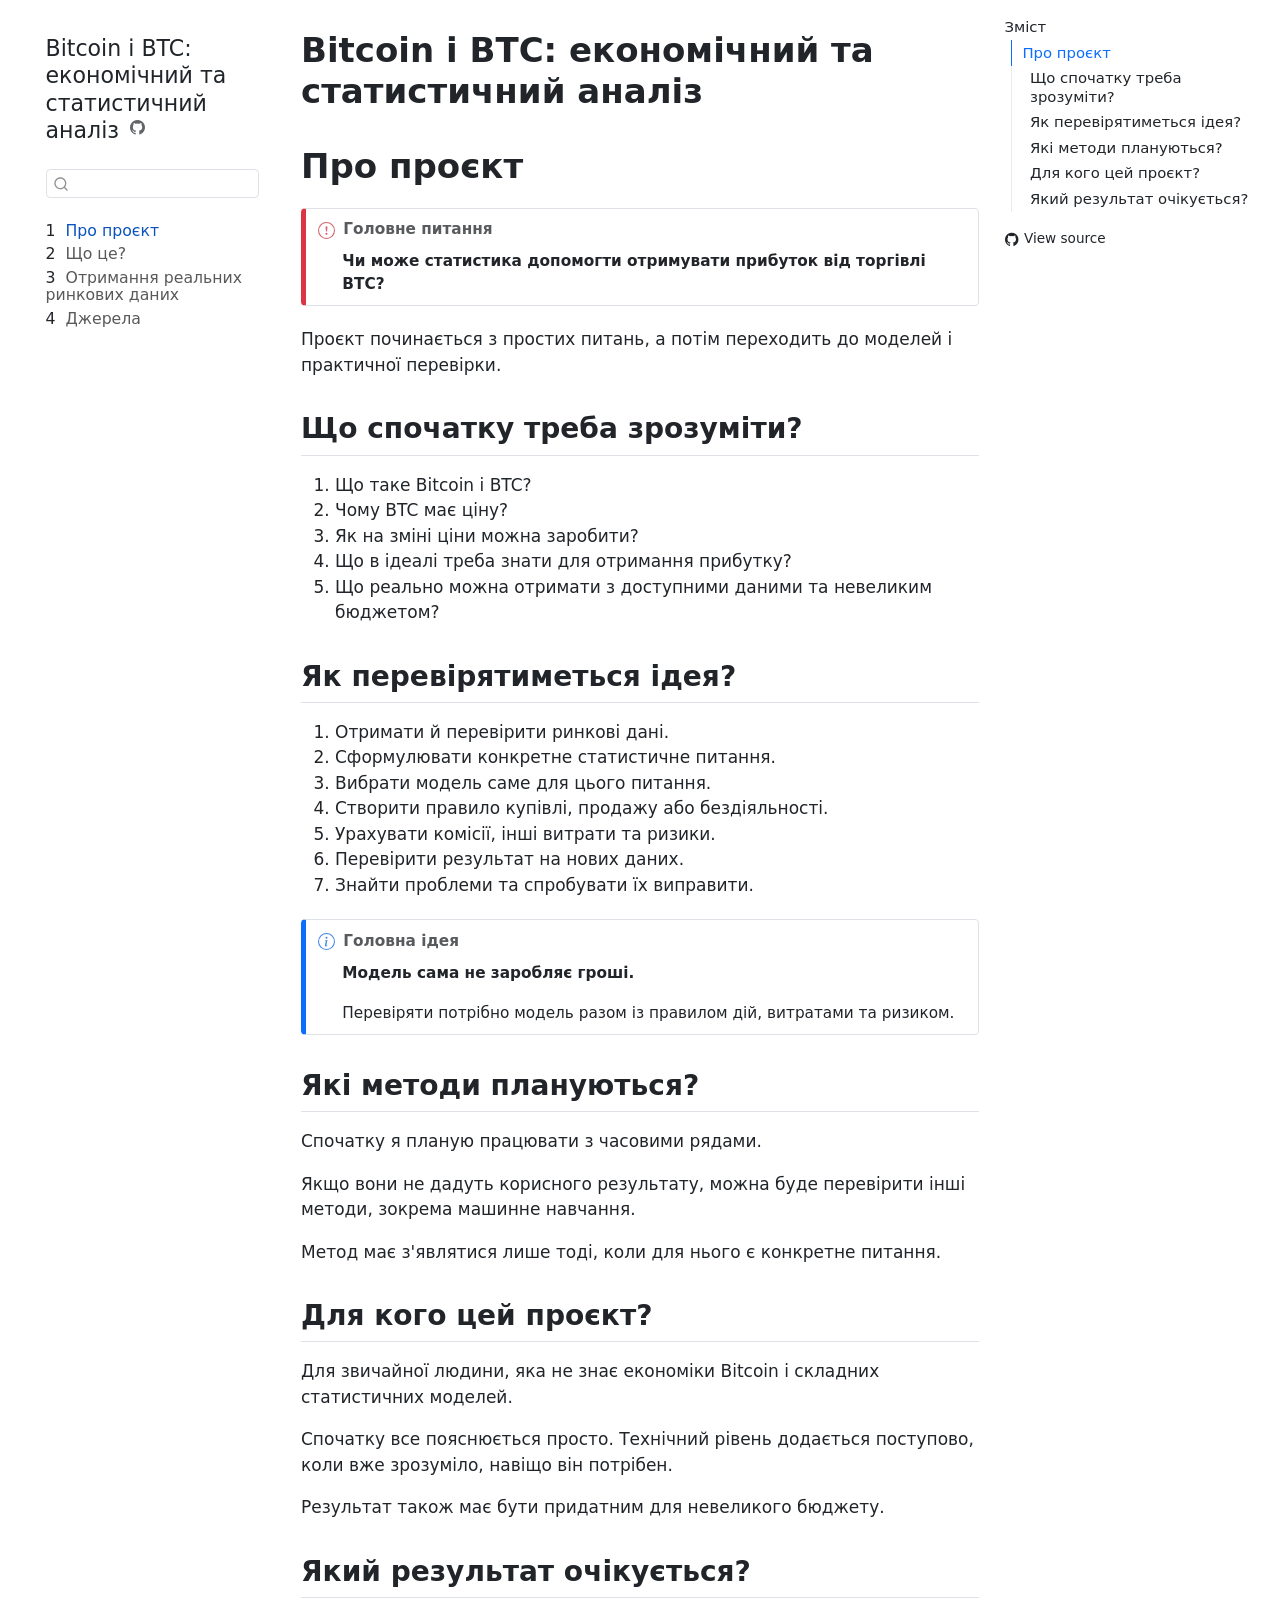
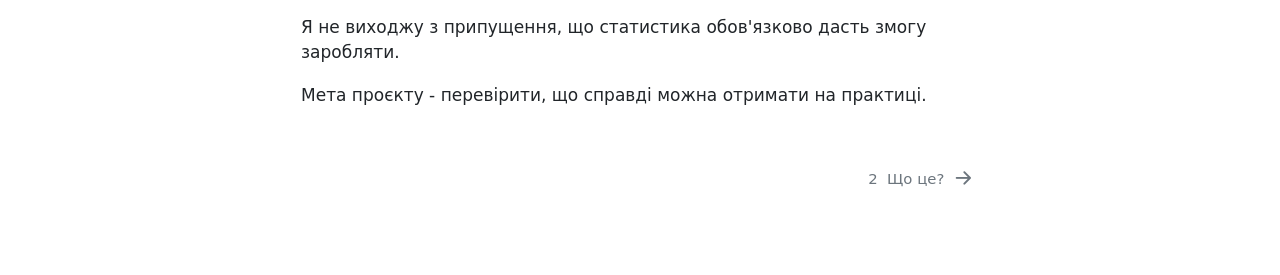
==== index.html @ 72357140 "Built site for gh-pages" ====
<!DOCTYPE html>
<html xmlns="http://www.w3.org/1999/xhtml" lang="uk" xml:lang="uk"><head>

<meta charset="utf-8">
<meta name="generator" content="quarto-1.9.38">

<meta name="viewport" content="width=device-width, initial-scale=1.0, user-scalable=yes">


<title>Bitcoin і BTC: економічний та статистичний аналіз</title>
<style>
/* Default styles provided by pandoc.
** See https://pandoc.org/MANUAL.html#variables-for-html for config info.
*/
code{white-space: pre-wrap;}
span.smallcaps{font-variant: small-caps;}
div.columns{display: flex; gap: min(4vw, 1.5em);}
div.column{flex: auto; overflow-x: auto;}
div.hanging-indent{margin-left: 1.5em; text-indent: -1.5em;}
ul.task-list{list-style: none;}
ul.task-list li input[type="checkbox"] {
  width: 0.8em;
  margin: 0 0.8em 0.2em -1em; /* quarto-specific, see https://github.com/quarto-dev/quarto-cli/issues/4556 */ 
  vertical-align: middle;
}
</style>


<script src="site_libs/quarto-nav/quarto-nav.js"></script>
<script src="site_libs/quarto-nav/headroom.min.js"></script>
<script src="site_libs/clipboard/clipboard.min.js"></script>
<script src="site_libs/quarto-search/autocomplete.umd.js"></script>
<script src="site_libs/quarto-search/fuse.min.js"></script>
<script src="site_libs/quarto-search/quarto-search.js"></script>
<meta name="quarto:offset" content="./">
<link href="./01-how-it-works.html" rel="next">
<script src="site_libs/quarto-html/quarto.js" type="module"></script>
<script src="site_libs/quarto-html/tabsets/tabsets.js" type="module"></script>
<script src="site_libs/quarto-html/popper.min.js"></script>
<script src="site_libs/quarto-html/tippy.umd.min.js"></script>
<script src="site_libs/quarto-html/anchor.min.js"></script>
<link href="site_libs/quarto-html/tippy.css" rel="stylesheet">
<link href="site_libs/quarto-html/quarto-syntax-highlighting-15634bcf2e68342d4ad2dfa704d543f6.css" rel="stylesheet" id="quarto-text-highlighting-styles">
<script src="site_libs/bootstrap/bootstrap.min.js"></script>
<link href="site_libs/bootstrap/bootstrap-icons.css" rel="stylesheet">
<link href="site_libs/bootstrap/bootstrap-45d37e6d3160fde14531873c383c59fe.min.css" rel="stylesheet" append-hash="true" id="quarto-bootstrap" data-mode="light">
<script id="quarto-search-options" type="application/json">{
  "location": "sidebar",
  "copy-button": false,
  "collapse-after": 3,
  "panel-placement": "start",
  "type": "textbox",
  "limit": 50,
  "keyboard-shortcut": [
    "f",
    "/",
    "s"
  ],
  "show-item-context": false,
  "language": {
    "search-no-results-text": "No results",
    "search-matching-documents-text": "matching documents",
    "search-copy-link-title": "Copy link to search",
    "search-hide-matches-text": "Hide additional matches",
    "search-more-match-text": "more match in this document",
    "search-more-matches-text": "more matches in this document",
    "search-clear-button-title": "Clear",
    "search-text-placeholder": "",
    "search-detached-cancel-button-title": "Cancel",
    "search-submit-button-title": "Submit",
    "search-label": "Search"
  }
}</script>
<style>html{ scroll-behavior: smooth; }</style>


</head>

<body class="nav-sidebar floating quarto-light">

<div id="quarto-search-results"></div>
  <header id="quarto-header" class="headroom fixed-top">
  <nav class="quarto-secondary-nav">
    <div class="container-fluid d-flex">
      <button type="button" class="quarto-btn-toggle btn" data-bs-toggle="collapse" role="button" data-bs-target=".quarto-sidebar-collapse-item" aria-controls="quarto-sidebar" aria-expanded="false" aria-label="Toggle sidebar navigation" onclick="if (window.quartoToggleHeadroom) { window.quartoToggleHeadroom(); }">
        <i class="bi bi-layout-text-sidebar-reverse"></i>
      </button>
        <nav class="quarto-page-breadcrumbs" aria-label="breadcrumb"><ol class="breadcrumb"><li class="breadcrumb-item"><a href="./index.html"><span class="chapter-number">1</span>&nbsp; <span class="chapter-title">Про проєкт</span></a></li></ol></nav>
        <a class="flex-grow-1" role="navigation" data-bs-toggle="collapse" data-bs-target=".quarto-sidebar-collapse-item" aria-controls="quarto-sidebar" aria-expanded="false" aria-label="Toggle sidebar navigation" onclick="if (window.quartoToggleHeadroom) { window.quartoToggleHeadroom(); }">      
        </a>
      <button type="button" class="btn quarto-search-button" aria-label="Search" onclick="window.quartoOpenSearch();">
        <i class="bi bi-search"></i>
      </button>
    </div>
  </nav>
</header>
<!-- content -->
<div id="quarto-content" class="quarto-container page-columns page-rows-contents page-layout-article">
<!-- sidebar -->
  <nav id="quarto-sidebar" class="sidebar collapse collapse-horizontal quarto-sidebar-collapse-item sidebar-navigation floating overflow-auto">
    <div class="pt-lg-2 mt-2 text-left sidebar-header">
    <div class="sidebar-title mb-0 py-0">
      <a href="./">Bitcoin і BTC: економічний та статистичний аналіз</a> 
        <div class="sidebar-tools-main">
    <a href="https://github.com/RomanKuznietsovByBuffMedic/bitcoin-economic-statistical-analysis" title="Source Code" class="quarto-navigation-tool px-1" aria-label="Source Code"><i class="bi bi-github"></i></a>
</div>
    </div>
      </div>
        <div class="mt-2 flex-shrink-0 align-items-center">
        <div class="sidebar-search">
        <div id="quarto-search" class="" title="Search"></div>
        </div>
        </div>
    <div class="sidebar-menu-container"> 
    <ul class="list-unstyled mt-1">
        <li class="sidebar-item">
  <div class="sidebar-item-container"> 
  <a href="./index.html" class="sidebar-item-text sidebar-link active">
 <span class="menu-text"><span class="chapter-number">1</span>&nbsp; <span class="chapter-title">Про проєкт</span></span></a>
  </div>
</li>
        <li class="sidebar-item">
  <div class="sidebar-item-container"> 
  <a href="./01-how-it-works.html" class="sidebar-item-text sidebar-link">
 <span class="menu-text"><span class="chapter-number">2</span>&nbsp; <span class="chapter-title">Що це?</span></span></a>
  </div>
</li>
        <li class="sidebar-item">
  <div class="sidebar-item-container"> 
  <a href="./02-data-acquisition.html" class="sidebar-item-text sidebar-link">
 <span class="menu-text"><span class="chapter-number">3</span>&nbsp; <span class="chapter-title">Отримання реальних ринкових даних</span></span></a>
  </div>
</li>
        <li class="sidebar-item">
  <div class="sidebar-item-container"> 
  <a href="./references.html" class="sidebar-item-text sidebar-link">
 <span class="menu-text"><span class="chapter-number">4</span>&nbsp; <span class="chapter-title">Джерела</span></span></a>
  </div>
</li>
    </ul>
    </div>
</nav>
<div id="quarto-sidebar-glass" class="quarto-sidebar-collapse-item" data-bs-toggle="collapse" data-bs-target=".quarto-sidebar-collapse-item"></div>
<!-- margin-sidebar -->
    <div id="quarto-margin-sidebar" class="sidebar margin-sidebar">
        <nav id="TOC" role="doc-toc" class="toc-active" data-toc-expanded="99">
    <h2 id="toc-title">Зміст</h2>
   
  <ul>
  <li><a href="#sec-about" id="toc-sec-about" class="nav-link active" data-scroll-target="#sec-about">Про проєкт</a>
  <ul>
  <li><a href="#що-спочатку-треба-зрозуміти" id="toc-що-спочатку-треба-зрозуміти" class="nav-link" data-scroll-target="#що-спочатку-треба-зрозуміти">Що спочатку треба зрозуміти?</a></li>
  <li><a href="#як-перевірятиметься-ідея" id="toc-як-перевірятиметься-ідея" class="nav-link" data-scroll-target="#як-перевірятиметься-ідея">Як перевірятиметься ідея?</a></li>
  <li><a href="#які-методи-плануються" id="toc-які-методи-плануються" class="nav-link" data-scroll-target="#які-методи-плануються">Які методи плануються?</a></li>
  <li><a href="#для-кого-цей-проєкт" id="toc-для-кого-цей-проєкт" class="nav-link" data-scroll-target="#для-кого-цей-проєкт">Для кого цей проєкт?</a></li>
  <li><a href="#який-результат-очікується" id="toc-який-результат-очікується" class="nav-link" data-scroll-target="#який-результат-очікується">Який результат очікується?</a></li>
  </ul></li>
  </ul>
<div class="toc-actions"><ul><li><a href="https://github.com/RomanKuznietsovByBuffMedic/bitcoin-economic-statistical-analysis/blob/main/index.qmd" class="toc-action"><i class="bi bi-github"></i>View source</a></li></ul></div></nav>
    </div>
<!-- main -->
<main class="content" id="quarto-document-content">

<header id="title-block-header" class="quarto-title-block default">
<div class="quarto-title">
<h1 class="title">Bitcoin і BTC: економічний та статистичний аналіз</h1>
</div>



<div class="quarto-title-meta">

    
  
    
  </div>
  


</header>


<section id="sec-about" class="level1">
<h1>Про проєкт</h1>
<div class="callout callout-style-simple callout-important callout-titled">
<div class="callout-header d-flex align-content-center">
<div class="callout-icon-container">
<i class="callout-icon"></i>
</div>
<div class="callout-title-container flex-fill">
<span class="screen-reader-only">Important</span>Головне питання
</div>
</div>
<div class="callout-body-container callout-body">
<p><strong>Чи може статистика допомогти отримувати прибуток від торгівлі BTC?</strong></p>
</div>
</div>
<p>Проєкт починається з простих питань, а потім переходить до моделей і практичної перевірки.</p>
<section id="що-спочатку-треба-зрозуміти" class="level2">
<h2 class="anchored" data-anchor-id="що-спочатку-треба-зрозуміти">Що спочатку треба зрозуміти?</h2>
<ol type="1">
<li>Що таке Bitcoin і BTC?</li>
<li>Чому BTC має ціну?</li>
<li>Як на зміні ціни можна заробити?</li>
<li>Що в ідеалі треба знати для отримання прибутку?</li>
<li>Що реально можна отримати з доступними даними та невеликим бюджетом?</li>
</ol>
</section>
<section id="як-перевірятиметься-ідея" class="level2">
<h2 class="anchored" data-anchor-id="як-перевірятиметься-ідея">Як перевірятиметься ідея?</h2>
<ol type="1">
<li>Отримати й перевірити ринкові дані.</li>
<li>Сформулювати конкретне статистичне питання.</li>
<li>Вибрати модель саме для цього питання.</li>
<li>Створити правило купівлі, продажу або бездіяльності.</li>
<li>Урахувати комісії, інші витрати та ризики.</li>
<li>Перевірити результат на нових даних.</li>
<li>Знайти проблеми та спробувати їх виправити.</li>
</ol>
<div class="callout callout-style-simple callout-note callout-titled">
<div class="callout-header d-flex align-content-center">
<div class="callout-icon-container">
<i class="callout-icon"></i>
</div>
<div class="callout-title-container flex-fill">
<span class="screen-reader-only">Note</span>Головна ідея
</div>
</div>
<div class="callout-body-container callout-body">
<p><strong>Модель сама не заробляє гроші.</strong></p>
<p>Перевіряти потрібно модель разом із правилом дій, витратами та ризиком.</p>
</div>
</div>
</section>
<section id="які-методи-плануються" class="level2">
<h2 class="anchored" data-anchor-id="які-методи-плануються">Які методи плануються?</h2>
<p>Спочатку я планую працювати з часовими рядами.</p>
<p>Якщо вони не дадуть корисного результату, можна буде перевірити інші методи, зокрема машинне навчання.</p>
<p>Метод має з'являтися лише тоді, коли для нього є конкретне питання.</p>
</section>
<section id="для-кого-цей-проєкт" class="level2">
<h2 class="anchored" data-anchor-id="для-кого-цей-проєкт">Для кого цей проєкт?</h2>
<p>Для звичайної людини, яка не знає економіки Bitcoin і складних статистичних моделей.</p>
<p>Спочатку все пояснюється просто. Технічний рівень додається поступово, коли вже зрозуміло, навіщо він потрібен.</p>
<p>Результат також має бути придатним для невеликого бюджету.</p>
</section>
<section id="який-результат-очікується" class="level2">
<h2 class="anchored" data-anchor-id="який-результат-очікується">Який результат очікується?</h2>
<p>Я не виходжу з припущення, що статистика обов'язково дасть змогу заробляти.</p>
<p>Мета проєкту - перевірити, що справді можна отримати на практиці.</p>


</section>
</section>

</main> <!-- /main -->
<script id="quarto-html-after-body" type="application/javascript">
  window.document.addEventListener("DOMContentLoaded", function (event) {
    const icon = "";
    const anchorJS = new window.AnchorJS();
    anchorJS.options = {
      placement: 'right',
      icon: icon
    };
    anchorJS.add('.anchored');
    const isCodeAnnotation = (el) => {
      for (const clz of el.classList) {
        if (clz.startsWith('code-annotation-')) {                     
          return true;
        }
      }
      return false;
    }
    const onCopySuccess = function(e) {
      // button target
      const button = e.trigger;
      // don't keep focus
      button.blur();
      // flash "checked"
      button.classList.add('code-copy-button-checked');
      var currentTitle = button.getAttribute("title");
      button.setAttribute("title", "Copied!");
      let tooltip;
      if (window.bootstrap) {
        button.setAttribute("data-bs-toggle", "tooltip");
        button.setAttribute("data-bs-placement", "left");
        button.setAttribute("data-bs-title", "Copied!");
        tooltip = new bootstrap.Tooltip(button, 
          { trigger: "manual", 
            customClass: "code-copy-button-tooltip",
            offset: [0, -8]});
        tooltip.show();    
      }
      setTimeout(function() {
        if (tooltip) {
          tooltip.hide();
          button.removeAttribute("data-bs-title");
          button.removeAttribute("data-bs-toggle");
          button.removeAttribute("data-bs-placement");
        }
        button.setAttribute("title", currentTitle);
        button.classList.remove('code-copy-button-checked');
      }, 1000);
      // clear code selection
      e.clearSelection();
    }
    const getTextToCopy = function(trigger) {
      const outerScaffold = trigger.parentElement.cloneNode(true);
      const codeEl = outerScaffold.querySelector('code');
      for (const childEl of codeEl.children) {
        if (isCodeAnnotation(childEl)) {
          childEl.remove();
        }
      }
      return codeEl.innerText;
    }
    const clipboard = new window.ClipboardJS('.code-copy-button:not([data-in-quarto-modal])', {
      text: getTextToCopy
    });
    clipboard.on('success', onCopySuccess);
    if (window.document.getElementById('quarto-embedded-source-code-modal')) {
      const clipboardModal = new window.ClipboardJS('.code-copy-button[data-in-quarto-modal]', {
        text: getTextToCopy,
        container: window.document.getElementById('quarto-embedded-source-code-modal')
      });
      clipboardModal.on('success', onCopySuccess);
    }
      var localhostRegex = new RegExp(/^(?:http|https):\/\/localhost\:?[0-9]*\//);
      var mailtoRegex = new RegExp(/^mailto:/);
        var filterRegex = new RegExp('/' + window.location.host + '/');
      var isInternal = (href) => {
          return filterRegex.test(href) || localhostRegex.test(href) || mailtoRegex.test(href);
      }
      // Inspect non-navigation links and adorn them if external
     var links = window.document.querySelectorAll('a[href]:not(.nav-link):not(.navbar-brand):not(.toc-action):not(.sidebar-link):not(.sidebar-item-toggle):not(.pagination-link):not(.no-external):not([aria-hidden]):not(.dropdown-item):not(.quarto-navigation-tool):not(.about-link)');
      for (var i=0; i<links.length; i++) {
        const link = links[i];
        if (!isInternal(link.href)) {
          // undo the damage that might have been done by quarto-nav.js in the case of
          // links that we want to consider external
          if (link.dataset.originalHref !== undefined) {
            link.href = link.dataset.originalHref;
          }
        }
      }
    function tippyHover(el, contentFn, onTriggerFn, onUntriggerFn) {
      const config = {
        allowHTML: true,
        maxWidth: 500,
        delay: 100,
        arrow: false,
        appendTo: function(el) {
            return el.parentElement;
        },
        interactive: true,
        interactiveBorder: 10,
        theme: 'quarto',
        placement: 'bottom-start',
      };
      if (contentFn) {
        config.content = contentFn;
      }
      if (onTriggerFn) {
        config.onTrigger = onTriggerFn;
      }
      if (onUntriggerFn) {
        config.onUntrigger = onUntriggerFn;
      }
      window.tippy(el, config); 
    }
    const noterefs = window.document.querySelectorAll('a[role="doc-noteref"]');
    for (var i=0; i<noterefs.length; i++) {
      const ref = noterefs[i];
      tippyHover(ref, function() {
        // use id or data attribute instead here
        let href = ref.getAttribute('data-footnote-href') || ref.getAttribute('href');
        try { href = new URL(href).hash; } catch {}
        const id = href.replace(/^#\/?/, "");
        const note = window.document.getElementById(id);
        if (note) {
          return note.innerHTML;
        } else {
          return "";
        }
      });
    }
    const xrefs = window.document.querySelectorAll('a.quarto-xref');
    const processXRef = (id, note) => {
      // Strip column container classes
      const stripColumnClz = (el) => {
        el.classList.remove("page-full", "page-columns");
        if (el.children) {
          for (const child of el.children) {
            stripColumnClz(child);
          }
        }
      }
      stripColumnClz(note)
      if (id === null || id.startsWith('sec-')) {
        // Special case sections, only their first couple elements
        const container = document.createElement("div");
        if (note.children && note.children.length > 2) {
          container.appendChild(note.children[0].cloneNode(true));
          for (let i = 1; i < note.children.length; i++) {
            const child = note.children[i];
            if (child.tagName === "P" && child.innerText === "") {
              continue;
            } else {
              container.appendChild(child.cloneNode(true));
              break;
            }
          }
          if (window.Quarto?.typesetMath) {
            window.Quarto.typesetMath(container);
          }
          return container.innerHTML
        } else {
          if (window.Quarto?.typesetMath) {
            window.Quarto.typesetMath(note);
          }
          return note.innerHTML;
        }
      } else {
        // Remove any anchor links if they are present
        const anchorLink = note.querySelector('a.anchorjs-link');
        if (anchorLink) {
          anchorLink.remove();
        }
        if (window.Quarto?.typesetMath) {
          window.Quarto.typesetMath(note);
        }
        if (note.classList.contains("callout")) {
          return note.outerHTML;
        } else {
          return note.innerHTML;
        }
      }
    }
    for (var i=0; i<xrefs.length; i++) {
      const xref = xrefs[i];
      tippyHover(xref, undefined, function(instance) {
        instance.disable();
        let url = xref.getAttribute('href');
        let hash = undefined; 
        if (url.startsWith('#')) {
          hash = url;
        } else {
          try { hash = new URL(url).hash; } catch {}
        }
        if (hash) {
          const id = hash.replace(/^#\/?/, "");
          const note = window.document.getElementById(id);
          if (note !== null) {
            try {
              const html = processXRef(id, note.cloneNode(true));
              instance.setContent(html);
            } finally {
              instance.enable();
              instance.show();
            }
          } else {
            // See if we can fetch this
            fetch(url.split('#')[0])
            .then(res => res.text())
            .then(html => {
              const parser = new DOMParser();
              const htmlDoc = parser.parseFromString(html, "text/html");
              const note = htmlDoc.getElementById(id);
              if (note !== null) {
                const html = processXRef(id, note);
                instance.setContent(html);
              } 
            }).finally(() => {
              instance.enable();
              instance.show();
            });
          }
        } else {
          // See if we can fetch a full url (with no hash to target)
          // This is a special case and we should probably do some content thinning / targeting
          fetch(url)
          .then(res => res.text())
          .then(html => {
            const parser = new DOMParser();
            const htmlDoc = parser.parseFromString(html, "text/html");
            const note = htmlDoc.querySelector('main.content');
            if (note !== null) {
              // This should only happen for chapter cross references
              // (since there is no id in the URL)
              // remove the first header
              if (note.children.length > 0 && note.children[0].tagName === "HEADER") {
                note.children[0].remove();
              }
              const html = processXRef(null, note);
              instance.setContent(html);
            } 
          }).finally(() => {
            instance.enable();
            instance.show();
          });
        }
      }, function(instance) {
      });
    }
        let selectedAnnoteEl;
        const selectorForAnnotation = ( cell, annotation) => {
          let cellAttr = 'data-code-cell="' + cell + '"';
          let lineAttr = 'data-code-annotation="' +  annotation + '"';
          const selector = 'span[' + cellAttr + '][' + lineAttr + ']';
          return selector;
        }
        const selectCodeLines = (annoteEl) => {
          const doc = window.document;
          const targetCell = annoteEl.getAttribute("data-target-cell");
          const targetAnnotation = annoteEl.getAttribute("data-target-annotation");
          const annoteSpan = window.document.querySelector(selectorForAnnotation(targetCell, targetAnnotation));
          const lines = annoteSpan.getAttribute("data-code-lines").split(",");
          const lineIds = lines.map((line) => {
            return targetCell + "-" + line;
          })
          let top = null;
          let height = null;
          let parent = null;
          if (lineIds.length > 0) {
              //compute the position of the single el (top and bottom and make a div)
              const el = window.document.getElementById(lineIds[0]);
              top = el.offsetTop;
              height = el.offsetHeight;
              parent = el.parentElement.parentElement;
            if (lineIds.length > 1) {
              const lastEl = window.document.getElementById(lineIds[lineIds.length - 1]);
              const bottom = lastEl.offsetTop + lastEl.offsetHeight;
              height = bottom - top;
            }
            if (top !== null && height !== null && parent !== null) {
              // cook up a div (if necessary) and position it 
              let div = window.document.getElementById("code-annotation-line-highlight");
              if (div === null) {
                div = window.document.createElement("div");
                div.setAttribute("id", "code-annotation-line-highlight");
                div.style.position = 'absolute';
                parent.appendChild(div);
              }
              div.style.top = top - 2 + "px";
              div.style.height = height + 4 + "px";
              div.style.left = 0;
              let gutterDiv = window.document.getElementById("code-annotation-line-highlight-gutter");
              if (gutterDiv === null) {
                gutterDiv = window.document.createElement("div");
                gutterDiv.setAttribute("id", "code-annotation-line-highlight-gutter");
                gutterDiv.style.position = 'absolute';
                const codeCell = window.document.getElementById(targetCell);
                const gutter = codeCell.querySelector('.code-annotation-gutter');
                gutter.appendChild(gutterDiv);
              }
              gutterDiv.style.top = top - 2 + "px";
              gutterDiv.style.height = height + 4 + "px";
            }
            selectedAnnoteEl = annoteEl;
          }
        };
        const unselectCodeLines = () => {
          const elementsIds = ["code-annotation-line-highlight", "code-annotation-line-highlight-gutter"];
          elementsIds.forEach((elId) => {
            const div = window.document.getElementById(elId);
            if (div) {
              div.remove();
            }
          });
          selectedAnnoteEl = undefined;
        };
          // Handle positioning of the toggle
      window.addEventListener(
        "resize",
        throttle(() => {
          elRect = undefined;
          if (selectedAnnoteEl) {
            selectCodeLines(selectedAnnoteEl);
          }
        }, 10)
      );
      function throttle(fn, ms) {
      let throttle = false;
      let timer;
        return (...args) => {
          if(!throttle) { // first call gets through
              fn.apply(this, args);
              throttle = true;
          } else { // all the others get throttled
              if(timer) clearTimeout(timer); // cancel #2
              timer = setTimeout(() => {
                fn.apply(this, args);
                timer = throttle = false;
              }, ms);
          }
        };
      }
        // Attach click handler to the DT
        const annoteDls = window.document.querySelectorAll('dt[data-target-cell]');
        for (const annoteDlNode of annoteDls) {
          annoteDlNode.addEventListener('click', (event) => {
            const clickedEl = event.target;
            if (clickedEl !== selectedAnnoteEl) {
              unselectCodeLines();
              const activeEl = window.document.querySelector('dt[data-target-cell].code-annotation-active');
              if (activeEl) {
                activeEl.classList.remove('code-annotation-active');
              }
              selectCodeLines(clickedEl);
              clickedEl.classList.add('code-annotation-active');
            } else {
              // Unselect the line
              unselectCodeLines();
              clickedEl.classList.remove('code-annotation-active');
            }
          });
        }
    const findCites = (el) => {
      const parentEl = el.parentElement;
      if (parentEl) {
        const cites = parentEl.dataset.cites;
        if (cites) {
          return {
            el,
            cites: cites.split(' ')
          };
        } else {
          return findCites(el.parentElement)
        }
      } else {
        return undefined;
      }
    };
    var bibliorefs = window.document.querySelectorAll('a[role="doc-biblioref"]');
    for (var i=0; i<bibliorefs.length; i++) {
      const ref = bibliorefs[i];
      const citeInfo = findCites(ref);
      if (citeInfo) {
        tippyHover(citeInfo.el, function() {
          var popup = window.document.createElement('div');
          citeInfo.cites.forEach(function(cite) {
            var citeDiv = window.document.createElement('div');
            citeDiv.classList.add('hanging-indent');
            citeDiv.classList.add('csl-entry');
            var biblioDiv = window.document.getElementById('ref-' + cite);
            if (biblioDiv) {
              citeDiv.innerHTML = biblioDiv.innerHTML;
            }
            popup.appendChild(citeDiv);
          });
          return popup.innerHTML;
        });
      }
    }
  });
  </script>
<nav class="page-navigation">
  <div class="nav-page nav-page-previous">
  </div>
  <div class="nav-page nav-page-next">
      <a href="./01-how-it-works.html" class="pagination-link" aria-label="Що це?">
        <span class="nav-page-text"><span class="chapter-number">2</span>&nbsp; <span class="chapter-title">Що це?</span></span> <i class="bi bi-arrow-right-short"></i>
      </a>
  </div>
</nav>
</div> <!-- /content -->




<footer class="footer"><div class="nav-footer"><div class="nav-footer-center"><div class="toc-actions d-sm-block d-md-none"><ul><li><a href="https://github.com/RomanKuznietsovByBuffMedic/bitcoin-economic-statistical-analysis/blob/main/index.qmd" class="toc-action"><i class="bi bi-github"></i>View source</a></li></ul></div></div></div></footer><script src="site_libs/quarto-html/zenscroll-min.js"></script>
</body></html>
---- site_libs/quarto-html/tippy.css ----
.tippy-box[data-animation=fade][data-state=hidden]{opacity:0}[data-tippy-root]{max-width:calc(100vw - 10px)}.tippy-box{position:relative;background-color:#333;color:#fff;border-radius:4px;font-size:14px;line-height:1.4;white-space:normal;outline:0;transition-property:transform,visibility,opacity}.tippy-box[data-placement^=top]>.tippy-arrow{bottom:0}.tippy-box[data-placement^=top]>.tippy-arrow:before{bottom:-7px;left:0;border-width:8px 8px 0;border-top-color:initial;transform-origin:center top}.tippy-box[data-placement^=bottom]>.tippy-arrow{top:0}.tippy-box[data-placement^=bottom]>.tippy-arrow:before{top:-7px;left:0;border-width:0 8px 8px;border-bottom-color:initial;transform-origin:center bottom}.tippy-box[data-placement^=left]>.tippy-arrow{right:0}.tippy-box[data-placement^=left]>.tippy-arrow:before{border-width:8px 0 8px 8px;border-left-color:initial;right:-7px;transform-origin:center left}.tippy-box[data-placement^=right]>.tippy-arrow{left:0}.tippy-box[data-placement^=right]>.tippy-arrow:before{left:-7px;border-width:8px 8px 8px 0;border-right-color:initial;transform-origin:center right}.tippy-box[data-inertia][data-state=visible]{transition-timing-function:cubic-bezier(.54,1.5,.38,1.11)}.tippy-arrow{width:16px;height:16px;color:#333}.tippy-arrow:before{content:"";position:absolute;border-color:transparent;border-style:solid}.tippy-content{position:relative;padding:5px 9px;z-index:1}
---- site_libs/quarto-html/quarto-syntax-highlighting-15634bcf2e68342d4ad2dfa704d543f6.css ----
/* quarto syntax highlight colors */
:root {
  --quarto-hl-ot-color: #003B4F;
  --quarto-hl-at-color: #657422;
  --quarto-hl-ss-color: #20794D;
  --quarto-hl-an-color: #5E5E5E;
  --quarto-hl-fu-color: #4758AB;
  --quarto-hl-st-color: #20794D;
  --quarto-hl-cf-color: #003B4F;
  --quarto-hl-op-color: #5E5E5E;
  --quarto-hl-er-color: #AD0000;
  --quarto-hl-bn-color: #AD0000;
  --quarto-hl-al-color: #AD0000;
  --quarto-hl-va-color: #111111;
  --quarto-hl-bu-color: inherit;
  --quarto-hl-ex-color: inherit;
  --quarto-hl-pp-color: #AD0000;
  --quarto-hl-in-color: #5E5E5E;
  --quarto-hl-vs-color: #20794D;
  --quarto-hl-wa-color: #5E5E5E;
  --quarto-hl-do-color: #5E5E5E;
  --quarto-hl-im-color: #00769E;
  --quarto-hl-ch-color: #20794D;
  --quarto-hl-dt-color: #AD0000;
  --quarto-hl-fl-color: #AD0000;
  --quarto-hl-co-color: #5E5E5E;
  --quarto-hl-cv-color: #5E5E5E;
  --quarto-hl-cn-color: #8f5902;
  --quarto-hl-sc-color: #5E5E5E;
  --quarto-hl-dv-color: #AD0000;
  --quarto-hl-kw-color: #003B4F;
}

/* other quarto variables */
:root {
  --quarto-font-monospace: SFMono-Regular, Menlo, Monaco, Consolas, "Liberation Mono", "Courier New", monospace;
}

/* syntax highlight based on Pandoc's rules */
pre > code.sourceCode > span {
  color: #003B4F;
}

code.sourceCode > span {
  color: #003B4F;
}

div.sourceCode,
div.sourceCode pre.sourceCode {
  color: #003B4F;
}

/* Normal */
code span {
  color: #003B4F;
}

/* Alert */
code span.al {
  color: #AD0000;
  font-style: inherit;
}

/* Annotation */
code span.an {
  color: #5E5E5E;
  font-style: inherit;
}

/* Attribute */
code span.at {
  color: #657422;
  font-style: inherit;
}

/* BaseN */
code span.bn {
  color: #AD0000;
  font-style: inherit;
}

/* BuiltIn */
code span.bu {
  font-style: inherit;
}

/* ControlFlow */
code span.cf {
  color: #003B4F;
  font-weight: bold;
  font-style: inherit;
}

/* Char */
code span.ch {
  color: #20794D;
  font-style: inherit;
}

/* Constant */
code span.cn {
  color: #8f5902;
  font-style: inherit;
}

/* Comment */
code span.co {
  color: #5E5E5E;
  font-style: inherit;
}

/* CommentVar */
code span.cv {
  color: #5E5E5E;
  font-style: italic;
}

/* Documentation */
code span.do {
  color: #5E5E5E;
  font-style: italic;
}

/* DataType */
code span.dt {
  color: #AD0000;
  font-style: inherit;
}

/* DecVal */
code span.dv {
  color: #AD0000;
  font-style: inherit;
}

/* Error */
code span.er {
  color: #AD0000;
  font-style: inherit;
}

/* Extension */
code span.ex {
  font-style: inherit;
}

/* Float */
code span.fl {
  color: #AD0000;
  font-style: inherit;
}

/* Function */
code span.fu {
  color: #4758AB;
  font-style: inherit;
}

/* Import */
code span.im {
  color: #00769E;
  font-style: inherit;
}

/* Information */
code span.in {
  color: #5E5E5E;
  font-style: inherit;
}

/* Keyword */
code span.kw {
  color: #003B4F;
  font-weight: bold;
  font-style: inherit;
}

/* Operator */
code span.op {
  color: #5E5E5E;
  font-style: inherit;
}

/* Other */
code span.ot {
  color: #003B4F;
  font-style: inherit;
}

/* Preprocessor */
code span.pp {
  color: #AD0000;
  font-style: inherit;
}

/* SpecialChar */
code span.sc {
  color: #5E5E5E;
  font-style: inherit;
}

/* SpecialString */
code span.ss {
  color: #20794D;
  font-style: inherit;
}

/* String */
code span.st {
  color: #20794D;
  font-style: inherit;
}

/* Variable */
code span.va {
  color: #111111;
  font-style: inherit;
}

/* VerbatimString */
code span.vs {
  color: #20794D;
  font-style: inherit;
}

/* Warning */
code span.wa {
  color: #5E5E5E;
  font-style: italic;
}

.prevent-inlining {
  content: "</";
}

/*# sourceMappingURL=f23921c56f73e400b49028c9186a1aa0.css.map */
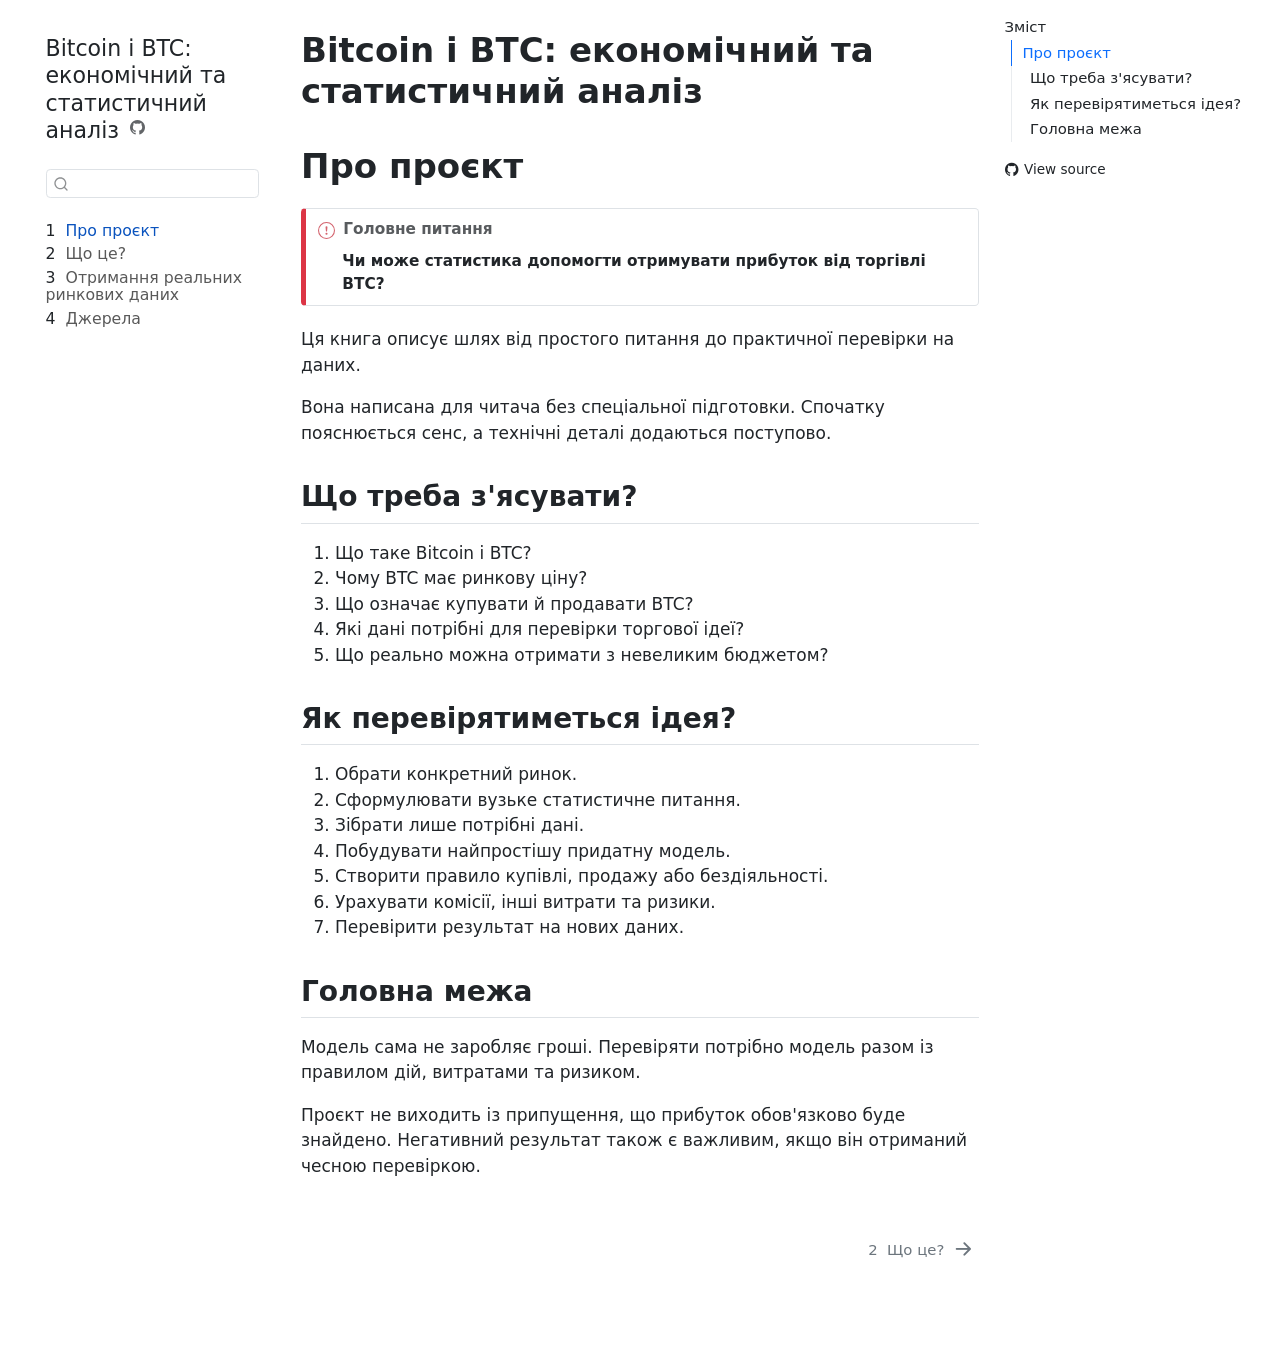
==== commit 365d0767: "Built site for gh-pages" ====
--- a/index.html
+++ b/index.html
@@ -149,11 +149,9 @@
   <ul>
   <li><a href="#sec-about" id="toc-sec-about" class="nav-link active" data-scroll-target="#sec-about">Про проєкт</a>
   <ul>
-  <li><a href="#що-спочатку-треба-зрозуміти" id="toc-що-спочатку-треба-зрозуміти" class="nav-link" data-scroll-target="#що-спочатку-треба-зрозуміти">Що спочатку треба зрозуміти?</a></li>
+  <li><a href="#що-треба-зясувати" id="toc-що-треба-зясувати" class="nav-link" data-scroll-target="#що-треба-зясувати">Що треба з'ясувати?</a></li>
   <li><a href="#як-перевірятиметься-ідея" id="toc-як-перевірятиметься-ідея" class="nav-link" data-scroll-target="#як-перевірятиметься-ідея">Як перевірятиметься ідея?</a></li>
-  <li><a href="#які-методи-плануються" id="toc-які-методи-плануються" class="nav-link" data-scroll-target="#які-методи-плануються">Які методи плануються?</a></li>
-  <li><a href="#для-кого-цей-проєкт" id="toc-для-кого-цей-проєкт" class="nav-link" data-scroll-target="#для-кого-цей-проєкт">Для кого цей проєкт?</a></li>
-  <li><a href="#який-результат-очікується" id="toc-який-результат-очікується" class="nav-link" data-scroll-target="#який-результат-очікується">Який результат очікується?</a></li>
+  <li><a href="#головна-межа" id="toc-головна-межа" class="nav-link" data-scroll-target="#головна-межа">Головна межа</a></li>
   </ul></li>
   </ul>
 <div class="toc-actions"><ul><li><a href="https://github.com/RomanKuznietsovByBuffMedic/bitcoin-economic-statistical-analysis/blob/main/index.qmd" class="toc-action"><i class="bi bi-github"></i>View source</a></li></ul></div></nav>
@@ -195,59 +193,34 @@
 <p><strong>Чи може статистика допомогти отримувати прибуток від торгівлі BTC?</strong></p>
 </div>
 </div>
-<p>Проєкт починається з простих питань, а потім переходить до моделей і практичної перевірки.</p>
-<section id="що-спочатку-треба-зрозуміти" class="level2">
-<h2 class="anchored" data-anchor-id="що-спочатку-треба-зрозуміти">Що спочатку треба зрозуміти?</h2>
+<p>Ця книга описує шлях від простого питання до практичної перевірки на даних.</p>
+<p>Вона написана для читача без спеціальної підготовки. Спочатку пояснюється сенс, а технічні деталі додаються поступово.</p>
+<section id="що-треба-зясувати" class="level2">
+<h2 class="anchored" data-anchor-id="що-треба-зясувати">Що треба з'ясувати?</h2>
 <ol type="1">
 <li>Що таке Bitcoin і BTC?</li>
-<li>Чому BTC має ціну?</li>
-<li>Як на зміні ціни можна заробити?</li>
-<li>Що в ідеалі треба знати для отримання прибутку?</li>
-<li>Що реально можна отримати з доступними даними та невеликим бюджетом?</li>
+<li>Чому BTC має ринкову ціну?</li>
+<li>Що означає купувати й продавати BTC?</li>
+<li>Які дані потрібні для перевірки торгової ідеї?</li>
+<li>Що реально можна отримати з невеликим бюджетом?</li>
 </ol>
 </section>
 <section id="як-перевірятиметься-ідея" class="level2">
 <h2 class="anchored" data-anchor-id="як-перевірятиметься-ідея">Як перевірятиметься ідея?</h2>
 <ol type="1">
-<li>Отримати й перевірити ринкові дані.</li>
-<li>Сформулювати конкретне статистичне питання.</li>
-<li>Вибрати модель саме для цього питання.</li>
+<li>Обрати конкретний ринок.</li>
+<li>Сформулювати вузьке статистичне питання.</li>
+<li>Зібрати лише потрібні дані.</li>
+<li>Побудувати найпростішу придатну модель.</li>
 <li>Створити правило купівлі, продажу або бездіяльності.</li>
 <li>Урахувати комісії, інші витрати та ризики.</li>
 <li>Перевірити результат на нових даних.</li>
-<li>Знайти проблеми та спробувати їх виправити.</li>
 </ol>
-<div class="callout callout-style-simple callout-note callout-titled">
-<div class="callout-header d-flex align-content-center">
-<div class="callout-icon-container">
-<i class="callout-icon"></i>
-</div>
-<div class="callout-title-container flex-fill">
-<span class="screen-reader-only">Note</span>Головна ідея
-</div>
-</div>
-<div class="callout-body-container callout-body">
-<p><strong>Модель сама не заробляє гроші.</strong></p>
-<p>Перевіряти потрібно модель разом із правилом дій, витратами та ризиком.</p>
-</div>
-</div>
 </section>
-<section id="які-методи-плануються" class="level2">
-<h2 class="anchored" data-anchor-id="які-методи-плануються">Які методи плануються?</h2>
-<p>Спочатку я планую працювати з часовими рядами.</p>
-<p>Якщо вони не дадуть корисного результату, можна буде перевірити інші методи, зокрема машинне навчання.</p>
-<p>Метод має з'являтися лише тоді, коли для нього є конкретне питання.</p>
-</section>
-<section id="для-кого-цей-проєкт" class="level2">
-<h2 class="anchored" data-anchor-id="для-кого-цей-проєкт">Для кого цей проєкт?</h2>
-<p>Для звичайної людини, яка не знає економіки Bitcoin і складних статистичних моделей.</p>
-<p>Спочатку все пояснюється просто. Технічний рівень додається поступово, коли вже зрозуміло, навіщо він потрібен.</p>
-<p>Результат також має бути придатним для невеликого бюджету.</p>
-</section>
-<section id="який-результат-очікується" class="level2">
-<h2 class="anchored" data-anchor-id="який-результат-очікується">Який результат очікується?</h2>
-<p>Я не виходжу з припущення, що статистика обов'язково дасть змогу заробляти.</p>
-<p>Мета проєкту - перевірити, що справді можна отримати на практиці.</p>
+<section id="головна-межа" class="level2">
+<h2 class="anchored" data-anchor-id="головна-межа">Головна межа</h2>
+<p>Модель сама не заробляє гроші. Перевіряти потрібно модель разом із правилом дій, витратами та ризиком.</p>
+<p>Проєкт не виходить із припущення, що прибуток обов'язково буде знайдено. Негативний результат також є важливим, якщо він отриманий чесною перевіркою.</p>
 
 
 </section>
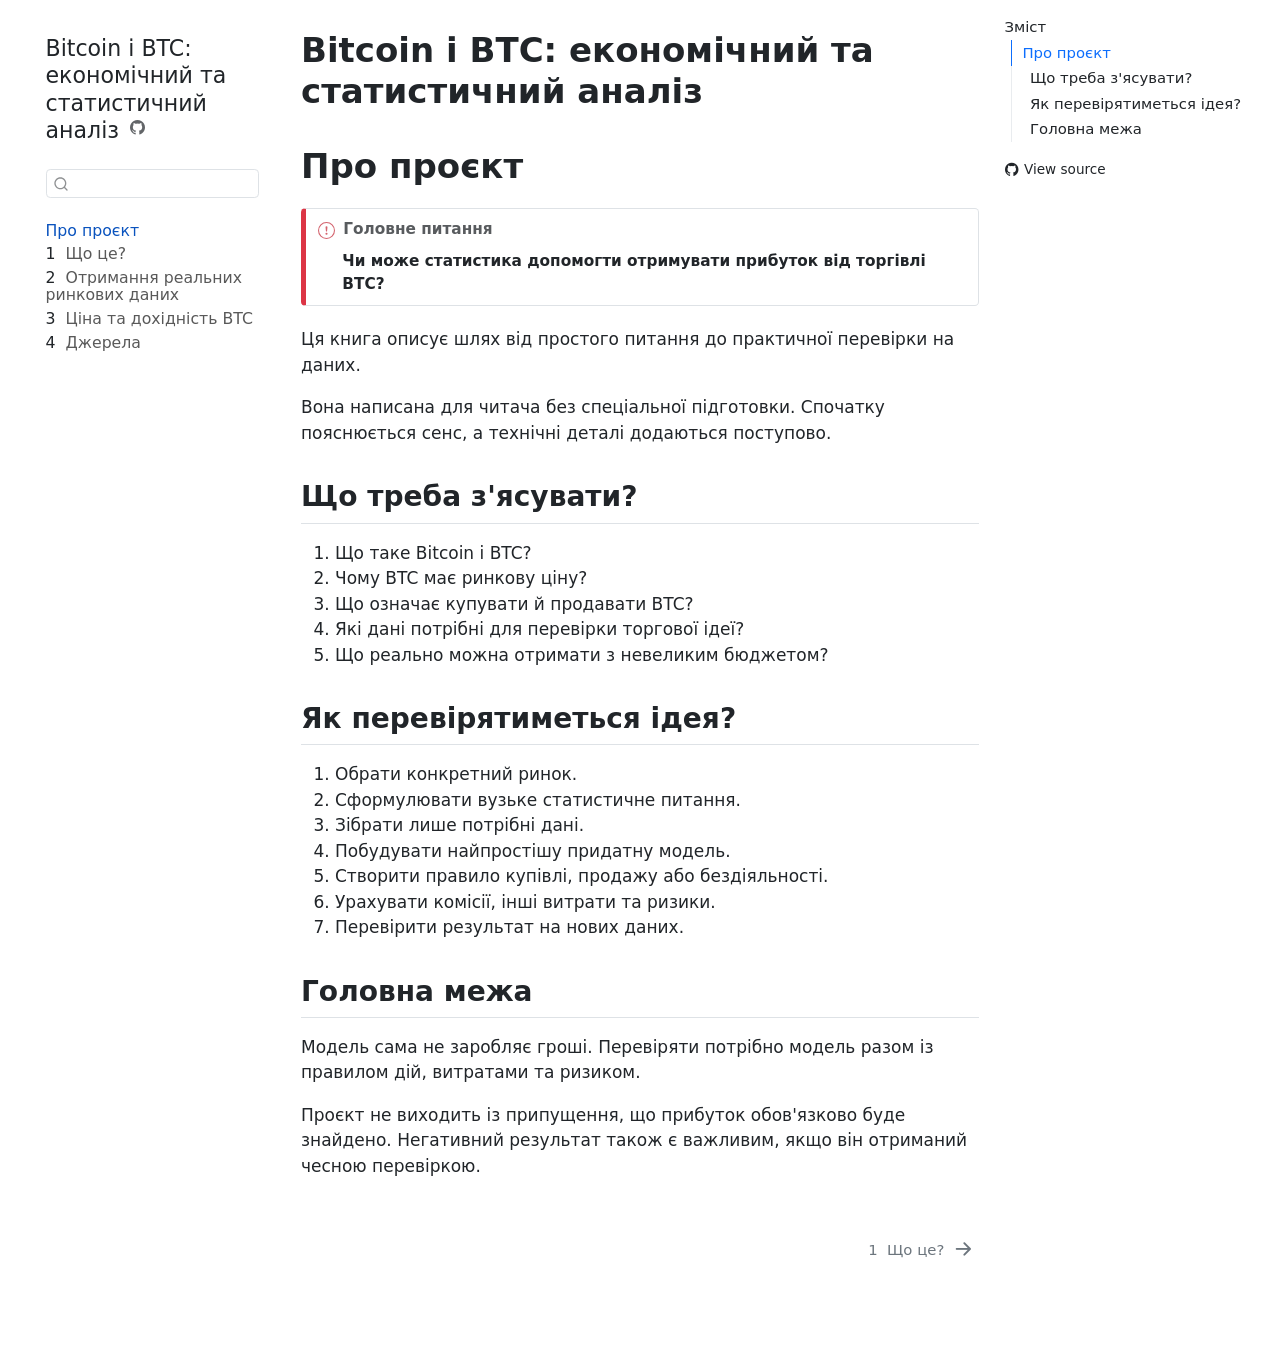
==== commit 44161a12: "Built site for gh-pages" ====
--- a/index.html
+++ b/index.html
@@ -85,7 +85,7 @@
       <button type="button" class="quarto-btn-toggle btn" data-bs-toggle="collapse" role="button" data-bs-target=".quarto-sidebar-collapse-item" aria-controls="quarto-sidebar" aria-expanded="false" aria-label="Toggle sidebar navigation" onclick="if (window.quartoToggleHeadroom) { window.quartoToggleHeadroom(); }">
         <i class="bi bi-layout-text-sidebar-reverse"></i>
       </button>
-        <nav class="quarto-page-breadcrumbs" aria-label="breadcrumb"><ol class="breadcrumb"><li class="breadcrumb-item"><a href="./index.html"><span class="chapter-number">1</span>&nbsp; <span class="chapter-title">Про проєкт</span></a></li></ol></nav>
+        <nav class="quarto-page-breadcrumbs" aria-label="breadcrumb"><ol class="breadcrumb"><li class="breadcrumb-item"><a href="./index.html">Про проєкт</a></li></ol></nav>
         <a class="flex-grow-1" role="navigation" data-bs-toggle="collapse" data-bs-target=".quarto-sidebar-collapse-item" aria-controls="quarto-sidebar" aria-expanded="false" aria-label="Toggle sidebar navigation" onclick="if (window.quartoToggleHeadroom) { window.quartoToggleHeadroom(); }">      
         </a>
       <button type="button" class="btn quarto-search-button" aria-label="Search" onclick="window.quartoOpenSearch();">
@@ -116,19 +116,25 @@
         <li class="sidebar-item">
   <div class="sidebar-item-container"> 
   <a href="./index.html" class="sidebar-item-text sidebar-link active">
- <span class="menu-text"><span class="chapter-number">1</span>&nbsp; <span class="chapter-title">Про проєкт</span></span></a>
+ <span class="menu-text">Про проєкт</span></a>
   </div>
 </li>
         <li class="sidebar-item">
   <div class="sidebar-item-container"> 
   <a href="./01-how-it-works.html" class="sidebar-item-text sidebar-link">
- <span class="menu-text"><span class="chapter-number">2</span>&nbsp; <span class="chapter-title">Що це?</span></span></a>
+ <span class="menu-text"><span class="chapter-number">1</span>&nbsp; <span class="chapter-title">Що це?</span></span></a>
   </div>
 </li>
         <li class="sidebar-item">
   <div class="sidebar-item-container"> 
   <a href="./02-data-acquisition.html" class="sidebar-item-text sidebar-link">
- <span class="menu-text"><span class="chapter-number">3</span>&nbsp; <span class="chapter-title">Отримання реальних ринкових даних</span></span></a>
+ <span class="menu-text"><span class="chapter-number">2</span>&nbsp; <span class="chapter-title">Отримання реальних ринкових даних</span></span></a>
+  </div>
+</li>
+        <li class="sidebar-item">
+  <div class="sidebar-item-container"> 
+  <a href="./03-price-and-returns.html" class="sidebar-item-text sidebar-link">
+ <span class="menu-text"><span class="chapter-number">3</span>&nbsp; <span class="chapter-title">Ціна та дохідність BTC</span></span></a>
   </div>
 </li>
         <li class="sidebar-item">
@@ -147,7 +153,7 @@
     <h2 id="toc-title">Зміст</h2>
    
   <ul>
-  <li><a href="#sec-about" id="toc-sec-about" class="nav-link active" data-scroll-target="#sec-about">Про проєкт</a>
+  <li><a href="#про-проєкт" id="toc-про-проєкт" class="nav-link active" data-scroll-target="#про-проєкт">Про проєкт</a>
   <ul>
   <li><a href="#що-треба-зясувати" id="toc-що-треба-зясувати" class="nav-link" data-scroll-target="#що-треба-зясувати">Що треба з'ясувати?</a></li>
   <li><a href="#як-перевірятиметься-ідея" id="toc-як-перевірятиметься-ідея" class="nav-link" data-scroll-target="#як-перевірятиметься-ідея">Як перевірятиметься ідея?</a></li>
@@ -178,8 +184,8 @@
 </header>
 
 
-<section id="sec-about" class="level1">
-<h1>Про проєкт</h1>
+<section id="про-проєкт" class="level1 unnumbered">
+<h1 class="unnumbered">Про проєкт</h1>
 <div class="callout callout-style-simple callout-important callout-titled">
 <div class="callout-header d-flex align-content-center">
 <div class="callout-icon-container">
@@ -632,7 +638,7 @@
   </div>
   <div class="nav-page nav-page-next">
       <a href="./01-how-it-works.html" class="pagination-link" aria-label="Що це?">
-        <span class="nav-page-text"><span class="chapter-number">2</span>&nbsp; <span class="chapter-title">Що це?</span></span> <i class="bi bi-arrow-right-short"></i>
+        <span class="nav-page-text"><span class="chapter-number">1</span>&nbsp; <span class="chapter-title">Що це?</span></span> <i class="bi bi-arrow-right-short"></i>
       </a>
   </div>
 </nav>
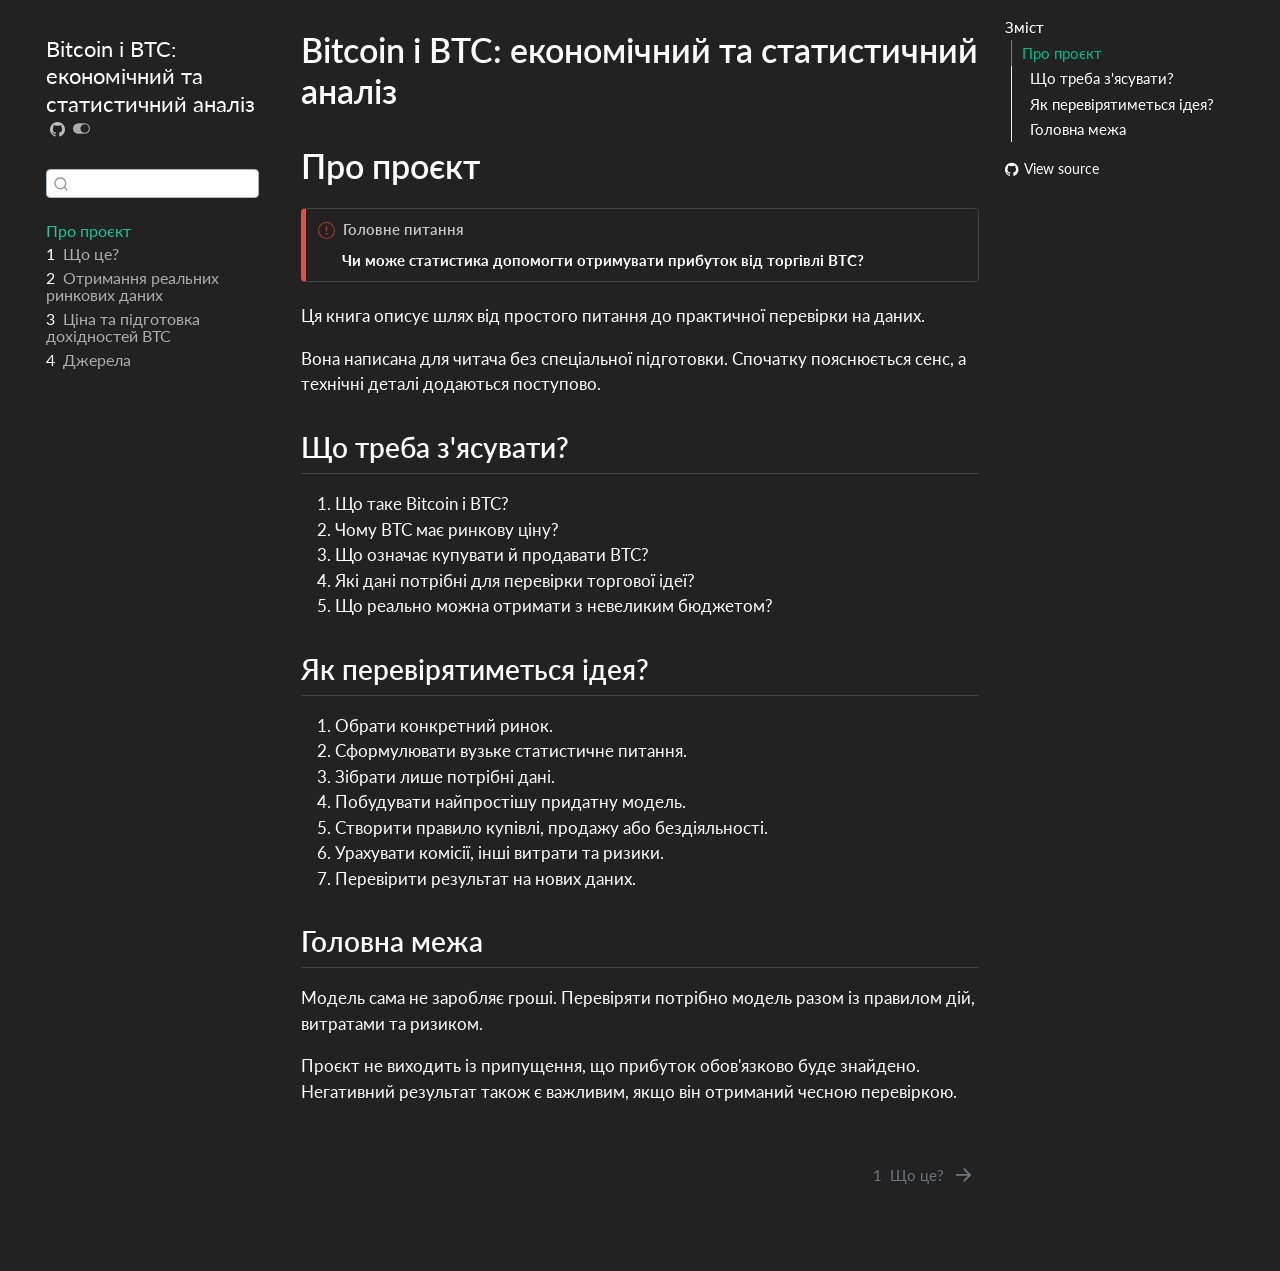
==== commit 94825c24: "Built site for gh-pages" ====
--- a/index.html
+++ b/index.html
@@ -40,10 +40,12 @@
 <script src="site_libs/quarto-html/tippy.umd.min.js"></script>
 <script src="site_libs/quarto-html/anchor.min.js"></script>
 <link href="site_libs/quarto-html/tippy.css" rel="stylesheet">
-<link href="site_libs/quarto-html/quarto-syntax-highlighting-15634bcf2e68342d4ad2dfa704d543f6.css" rel="stylesheet" id="quarto-text-highlighting-styles">
+<link href="site_libs/quarto-html/quarto-syntax-highlighting-15634bcf2e68342d4ad2dfa704d543f6.css" rel="stylesheet" class="quarto-color-scheme" id="quarto-text-highlighting-styles">
+<link href="site_libs/quarto-html/quarto-syntax-highlighting-dark-0a6b7249c26820e032cb0bd839ff02b1.css" rel="stylesheet" class="quarto-color-scheme quarto-color-alternate" id="quarto-text-highlighting-styles">
 <script src="site_libs/bootstrap/bootstrap.min.js"></script>
 <link href="site_libs/bootstrap/bootstrap-icons.css" rel="stylesheet">
-<link href="site_libs/bootstrap/bootstrap-45d37e6d3160fde14531873c383c59fe.min.css" rel="stylesheet" append-hash="true" id="quarto-bootstrap" data-mode="light">
+<link href="site_libs/bootstrap/bootstrap-d8c1101ea83dcb6de11c9f41d4ed3b4f.min.css" rel="stylesheet" append-hash="true" class="quarto-color-scheme" id="quarto-bootstrap" data-mode="light">
+<link href="site_libs/bootstrap/bootstrap-dark-8899dd5acfb679e9e5bf7ca3e968165b.min.css" rel="stylesheet" append-hash="true" class="quarto-color-scheme quarto-color-alternate" id="quarto-bootstrap" data-mode="dark">
 <script id="quarto-search-options" type="application/json">{
   "location": "sidebar",
   "copy-button": false,
@@ -72,11 +74,173 @@
   }
 }</script>
 <style>html{ scroll-behavior: smooth; }</style>
-
-
+<meta name="darkreader-lock">
+
+
+<link rel="stylesheet" href="assets/book-figures.css">
 </head>
 
-<body class="nav-sidebar floating quarto-light">
+<body class="nav-sidebar floating quarto-dark"><script id="quarto-html-before-body" type="application/javascript">
+    const toggleBodyColorMode = (bsSheetEl) => {
+      const mode = bsSheetEl.getAttribute("data-mode");
+      const bodyEl = window.document.querySelector("body");
+      if (mode === "dark") {
+        bodyEl.classList.add("quarto-dark");
+        bodyEl.classList.remove("quarto-light");
+      } else {
+        bodyEl.classList.add("quarto-light");
+        bodyEl.classList.remove("quarto-dark");
+      }
+    }
+    const toggleBodyColorPrimary = () => {
+      const bsSheetEl = window.document.querySelector("link#quarto-bootstrap:not([rel=disabled-stylesheet])");
+      if (bsSheetEl) {
+        toggleBodyColorMode(bsSheetEl);
+      }
+    }
+    const setColorSchemeToggle = (alternate) => {
+      const toggles = window.document.querySelectorAll('.quarto-color-scheme-toggle');
+      for (let i=0; i < toggles.length; i++) {
+        const toggle = toggles[i];
+        if (toggle) {
+          if (alternate) {
+            toggle.classList.add("alternate");
+          } else {
+            toggle.classList.remove("alternate");
+          }
+        }
+      }
+    };
+    const toggleColorMode = (alternate) => {
+      // Switch the stylesheets
+      const primaryStylesheets = window.document.querySelectorAll('link.quarto-color-scheme:not(.quarto-color-alternate)');
+      const alternateStylesheets = window.document.querySelectorAll('link.quarto-color-scheme.quarto-color-alternate');
+      manageTransitions('#quarto-margin-sidebar .nav-link', false);
+      if (alternate) {
+        // note: dark is layered on light, we don't disable primary!
+        enableStylesheet(alternateStylesheets);
+        for (const sheetNode of alternateStylesheets) {
+          if (sheetNode.id === "quarto-bootstrap") {
+            toggleBodyColorMode(sheetNode);
+          }
+        }
+      } else {
+        disableStylesheet(alternateStylesheets);
+        enableStylesheet(primaryStylesheets)
+        toggleBodyColorPrimary();
+      }
+      manageTransitions('#quarto-margin-sidebar .nav-link', true);
+      // Switch the toggles
+      setColorSchemeToggle(alternate)
+      // Hack to workaround the fact that safari doesn't
+      // properly recolor the scrollbar when toggling (#1455)
+      if (navigator.userAgent.indexOf('Safari') > 0 && navigator.userAgent.indexOf('Chrome') == -1) {
+        manageTransitions("body", false);
+        window.scrollTo(0, 1);
+        setTimeout(() => {
+          window.scrollTo(0, 0);
+          manageTransitions("body", true);
+        }, 40);
+      }
+    }
+    const disableStylesheet = (stylesheets) => {
+      for (let i=0; i < stylesheets.length; i++) {
+        const stylesheet = stylesheets[i];
+        stylesheet.rel = 'disabled-stylesheet';
+      }
+    }
+    const enableStylesheet = (stylesheets) => {
+      for (let i=0; i < stylesheets.length; i++) {
+        const stylesheet = stylesheets[i];
+        if(stylesheet.rel !== 'stylesheet') { // for Chrome, which will still FOUC without this check
+          stylesheet.rel = 'stylesheet';
+        }
+      }
+    }
+    const manageTransitions = (selector, allowTransitions) => {
+      const els = window.document.querySelectorAll(selector);
+      for (let i=0; i < els.length; i++) {
+        const el = els[i];
+        if (allowTransitions) {
+          el.classList.remove('notransition');
+        } else {
+          el.classList.add('notransition');
+        }
+      }
+    }
+    const isFileUrl = () => {
+      return window.location.protocol === 'file:';
+    }
+    const hasAlternateSentinel = () => {
+      let styleSentinel = getColorSchemeSentinel();
+      if (styleSentinel !== null) {
+        return styleSentinel === "alternate";
+      } else {
+        return false;
+      }
+    }
+    const setStyleSentinel = (alternate) => {
+      const value = alternate ? "alternate" : "default";
+      if (!isFileUrl()) {
+        window.localStorage.setItem("quarto-color-scheme", value);
+      } else {
+        localAlternateSentinel = value;
+      }
+    }
+    const getColorSchemeSentinel = () => {
+      if (!isFileUrl()) {
+        const storageValue = window.localStorage.getItem("quarto-color-scheme");
+        return storageValue != null ? storageValue : localAlternateSentinel;
+      } else {
+        return localAlternateSentinel;
+      }
+    }
+    const toggleGiscusIfUsed = (isAlternate, darkModeDefault) => {
+      const baseTheme = document.querySelector('#giscus-base-theme')?.value ?? 'light';
+      const alternateTheme = document.querySelector('#giscus-alt-theme')?.value ?? 'dark';
+      let newTheme = '';
+      if(authorPrefersDark) {
+        newTheme = isAlternate ? baseTheme : alternateTheme;
+      } else {
+        newTheme = isAlternate ? alternateTheme : baseTheme;
+      }
+      const changeGiscusTheme = () => {
+        // From: https://github.com/giscus/giscus/issues/336
+        const sendMessage = (message) => {
+          const iframe = document.querySelector('iframe.giscus-frame');
+          if (!iframe) return;
+          iframe.contentWindow.postMessage({ giscus: message }, 'https://giscus.app');
+        }
+        sendMessage({
+          setConfig: {
+            theme: newTheme
+          }
+        });
+      }
+      const isGiscussLoaded = window.document.querySelector('iframe.giscus-frame') !== null;
+      if (isGiscussLoaded) {
+        changeGiscusTheme();
+      }
+    };
+    const authorPrefersDark = true;
+    const darkModeDefault = authorPrefersDark;
+    let localAlternateSentinel = darkModeDefault ? 'alternate' : 'default';
+    // Dark / light mode switch
+    window.quartoToggleColorScheme = () => {
+      // Read the current dark / light value
+      let toAlternate = !hasAlternateSentinel();
+      toggleColorMode(toAlternate);
+      setStyleSentinel(toAlternate);
+      toggleGiscusIfUsed(toAlternate, darkModeDefault);
+      window.dispatchEvent(new Event('resize'));
+    };
+    // Switch to dark mode if need be
+    if (hasAlternateSentinel()) {
+      toggleColorMode(true);
+    } else {
+      toggleColorMode(false);
+    }
+  </script>
 
 <div id="quarto-search-results"></div>
   <header id="quarto-header" class="headroom fixed-top">
@@ -103,6 +267,7 @@
       <a href="./">Bitcoin і BTC: економічний та статистичний аналіз</a> 
         <div class="sidebar-tools-main">
     <a href="https://github.com/RomanKuznietsovByBuffMedic/bitcoin-economic-statistical-analysis" title="Source Code" class="quarto-navigation-tool px-1" aria-label="Source Code"><i class="bi bi-github"></i></a>
+  <a href="" class="quarto-color-scheme-toggle quarto-navigation-tool  px-1" onclick="window.quartoToggleColorScheme(); return false;" title="Toggle dark mode"><i class="bi"></i></a>
 </div>
     </div>
       </div>
@@ -134,7 +299,7 @@
         <li class="sidebar-item">
   <div class="sidebar-item-container"> 
   <a href="./03-price-and-returns.html" class="sidebar-item-text sidebar-link">
- <span class="menu-text"><span class="chapter-number">3</span>&nbsp; <span class="chapter-title">Ціна та дохідність BTC</span></span></a>
+ <span class="menu-text"><span class="chapter-number">3</span>&nbsp; <span class="chapter-title">Ціна та підготовка дохідностей BTC</span></span></a>
   </div>
 </li>
         <li class="sidebar-item">
@@ -164,6 +329,7 @@
     </div>
 <!-- main -->
 <main class="content" id="quarto-document-content">
+
 
 <header id="title-block-header" class="quarto-title-block default">
 <div class="quarto-title">
@@ -235,6 +401,19 @@
 </main> <!-- /main -->
 <script id="quarto-html-after-body" type="application/javascript">
   window.document.addEventListener("DOMContentLoaded", function (event) {
+    // Ensure there is a toggle, if there isn't float one in the top right
+    if (window.document.querySelector('.quarto-color-scheme-toggle') === null) {
+      const a = window.document.createElement('a');
+      a.classList.add('top-right');
+      a.classList.add('quarto-color-scheme-toggle');
+      a.href = "";
+      a.onclick = function() { try { window.quartoToggleColorScheme(); } catch {} return false; };
+      const i = window.document.createElement("i");
+      i.classList.add('bi');
+      a.appendChild(i);
+      window.document.body.appendChild(a);
+    }
+    setColorSchemeToggle(hasAlternateSentinel())
     const icon = "";
     const anchorJS = new window.AnchorJS();
     anchorJS.options = {
@@ -242,67 +421,56 @@
       icon: icon
     };
     anchorJS.add('.anchored');
-    const isCodeAnnotation = (el) => {
-      for (const clz of el.classList) {
-        if (clz.startsWith('code-annotation-')) {                     
-          return true;
-        }
-      }
-      return false;
-    }
-    const onCopySuccess = function(e) {
-      // button target
-      const button = e.trigger;
-      // don't keep focus
-      button.blur();
-      // flash "checked"
-      button.classList.add('code-copy-button-checked');
-      var currentTitle = button.getAttribute("title");
-      button.setAttribute("title", "Copied!");
-      let tooltip;
-      if (window.bootstrap) {
-        button.setAttribute("data-bs-toggle", "tooltip");
-        button.setAttribute("data-bs-placement", "left");
-        button.setAttribute("data-bs-title", "Copied!");
-        tooltip = new bootstrap.Tooltip(button, 
-          { trigger: "manual", 
-            customClass: "code-copy-button-tooltip",
-            offset: [0, -8]});
-        tooltip.show();    
-      }
-      setTimeout(function() {
-        if (tooltip) {
-          tooltip.hide();
-          button.removeAttribute("data-bs-title");
-          button.removeAttribute("data-bs-toggle");
-          button.removeAttribute("data-bs-placement");
-        }
-        button.setAttribute("title", currentTitle);
-        button.classList.remove('code-copy-button-checked');
-      }, 1000);
-      // clear code selection
-      e.clearSelection();
-    }
-    const getTextToCopy = function(trigger) {
-      const outerScaffold = trigger.parentElement.cloneNode(true);
-      const codeEl = outerScaffold.querySelector('code');
-      for (const childEl of codeEl.children) {
-        if (isCodeAnnotation(childEl)) {
-          childEl.remove();
-        }
-      }
-      return codeEl.innerText;
-    }
-    const clipboard = new window.ClipboardJS('.code-copy-button:not([data-in-quarto-modal])', {
-      text: getTextToCopy
-    });
-    clipboard.on('success', onCopySuccess);
-    if (window.document.getElementById('quarto-embedded-source-code-modal')) {
-      const clipboardModal = new window.ClipboardJS('.code-copy-button[data-in-quarto-modal]', {
-        text: getTextToCopy,
-        container: window.document.getElementById('quarto-embedded-source-code-modal')
+    const viewSource = window.document.getElementById('quarto-view-source') ||
+                       window.document.getElementById('quarto-code-tools-source');
+    if (viewSource) {
+      const sourceUrl = viewSource.getAttribute("data-quarto-source-url");
+      viewSource.addEventListener("click", function(e) {
+        if (sourceUrl) {
+          // rstudio viewer pane
+          if (/\bcapabilities=\b/.test(window.location)) {
+            window.open(sourceUrl);
+          } else {
+            window.location.href = sourceUrl;
+          }
+        } else {
+          const modal = new bootstrap.Modal(document.getElementById('quarto-embedded-source-code-modal'));
+          modal.show();
+        }
+        return false;
       });
-      clipboardModal.on('success', onCopySuccess);
+    }
+    function toggleCodeHandler(show) {
+      return function(e) {
+        const detailsSrc = window.document.querySelectorAll(".cell > details > .sourceCode");
+        for (let i=0; i<detailsSrc.length; i++) {
+          const details = detailsSrc[i].parentElement;
+          if (show) {
+            details.open = true;
+          } else {
+            details.removeAttribute("open");
+          }
+        }
+        const cellCodeDivs = window.document.querySelectorAll(".cell > .sourceCode");
+        const fromCls = show ? "hidden" : "unhidden";
+        const toCls = show ? "unhidden" : "hidden";
+        for (let i=0; i<cellCodeDivs.length; i++) {
+          const codeDiv = cellCodeDivs[i];
+          if (codeDiv.classList.contains(fromCls)) {
+            codeDiv.classList.remove(fromCls);
+            codeDiv.classList.add(toCls);
+          } 
+        }
+        return false;
+      }
+    }
+    const hideAllCode = window.document.getElementById("quarto-hide-all-code");
+    if (hideAllCode) {
+      hideAllCode.addEventListener("click", toggleCodeHandler(false));
+    }
+    const showAllCode = window.document.getElementById("quarto-show-all-code");
+    if (showAllCode) {
+      showAllCode.addEventListener("click", toggleCodeHandler(true));
     }
       var localhostRegex = new RegExp(/^(?:http|https):\/\/localhost\:?[0-9]*\//);
       var mailtoRegex = new RegExp(/^mailto:/);
--- a/site_libs/quarto-html/quarto-syntax-highlighting-dark-0a6b7249c26820e032cb0bd839ff02b1.css
+++ b/site_libs/quarto-html/quarto-syntax-highlighting-dark-0a6b7249c26820e032cb0bd839ff02b1.css
@@ -0,0 +1,219 @@
+/* quarto syntax highlight colors */
+:root {
+  --quarto-hl-al-color: #f07178;
+  --quarto-hl-an-color: #d4d0ab;
+  --quarto-hl-at-color: #00e0e0;
+  --quarto-hl-bn-color: #d4d0ab;
+  --quarto-hl-bu-color: #abe338;
+  --quarto-hl-ch-color: #abe338;
+  --quarto-hl-co-color: #f8f8f2;
+  --quarto-hl-cv-color: #ffd700;
+  --quarto-hl-cn-color: #ffd700;
+  --quarto-hl-cf-color: #ffa07a;
+  --quarto-hl-dt-color: #ffa07a;
+  --quarto-hl-dv-color: #d4d0ab;
+  --quarto-hl-do-color: #f8f8f2;
+  --quarto-hl-er-color: #f07178;
+  --quarto-hl-ex-color: #00e0e0;
+  --quarto-hl-fl-color: #d4d0ab;
+  --quarto-hl-fu-color: #ffa07a;
+  --quarto-hl-im-color: #abe338;
+  --quarto-hl-in-color: #d4d0ab;
+  --quarto-hl-kw-color: #ffa07a;
+  --quarto-hl-op-color: #ffa07a;
+  --quarto-hl-ot-color: #00e0e0;
+  --quarto-hl-pp-color: #dcc6e0;
+  --quarto-hl-re-color: #00e0e0;
+  --quarto-hl-sc-color: #abe338;
+  --quarto-hl-ss-color: #abe338;
+  --quarto-hl-st-color: #abe338;
+  --quarto-hl-va-color: #00e0e0;
+  --quarto-hl-vs-color: #abe338;
+  --quarto-hl-wa-color: #dcc6e0;
+}
+
+/* other quarto variables */
+:root {
+  --quarto-font-monospace: SFMono-Regular, Menlo, Monaco, Consolas, "Liberation Mono", "Courier New", monospace;
+}
+
+/* syntax highlight based on Pandoc's rules */
+pre > code.sourceCode > span {
+  color: #f8f8f2;
+}
+
+code.sourceCode > span {
+  color: #f8f8f2;
+}
+
+div.sourceCode,
+div.sourceCode pre.sourceCode {
+  color: #f8f8f2;
+}
+
+/* Normal */
+code span {
+  color: #f8f8f2;
+}
+
+/* Alert */
+code span.al {
+  color: #f07178;
+}
+
+/* Annotation */
+code span.an {
+  color: #d4d0ab;
+}
+
+/* Attribute */
+code span.at {
+  color: #00e0e0;
+}
+
+/* BaseN */
+code span.bn {
+  color: #d4d0ab;
+}
+
+/* BuiltIn */
+code span.bu {
+  color: #abe338;
+}
+
+/* ControlFlow */
+code span.cf {
+  font-weight: bold;
+  color: #ffa07a;
+}
+
+/* Char */
+code span.ch {
+  color: #abe338;
+}
+
+/* Constant */
+code span.cn {
+  color: #ffd700;
+}
+
+/* Comment */
+code span.co {
+  font-style: italic;
+  color: #f8f8f2;
+}
+
+/* CommentVar */
+code span.cv {
+  color: #ffd700;
+}
+
+/* Documentation */
+code span.do {
+  color: #f8f8f2;
+}
+
+/* DataType */
+code span.dt {
+  color: #ffa07a;
+}
+
+/* DecVal */
+code span.dv {
+  color: #d4d0ab;
+}
+
+/* Error */
+code span.er {
+  color: #f07178;
+  text-decoration: underline;
+}
+
+/* Extension */
+code span.ex {
+  font-weight: bold;
+  color: #00e0e0;
+}
+
+/* Float */
+code span.fl {
+  color: #d4d0ab;
+}
+
+/* Function */
+code span.fu {
+  color: #ffa07a;
+}
+
+/* Import */
+code span.im {
+  color: #abe338;
+}
+
+/* Information */
+code span.in {
+  color: #d4d0ab;
+}
+
+/* Keyword */
+code span.kw {
+  font-weight: bold;
+  color: #ffa07a;
+}
+
+/* Operator */
+code span.op {
+  color: #ffa07a;
+}
+
+/* Other */
+code span.ot {
+  color: #00e0e0;
+}
+
+/* Preprocessor */
+code span.pp {
+  color: #dcc6e0;
+}
+
+/* RegionMarker */
+code span.re {
+  background-color: #f8f8f2;
+  color: #00e0e0;
+}
+
+/* SpecialChar */
+code span.sc {
+  color: #abe338;
+}
+
+/* SpecialString */
+code span.ss {
+  color: #abe338;
+}
+
+/* String */
+code span.st {
+  color: #abe338;
+}
+
+/* Variable */
+code span.va {
+  color: #00e0e0;
+}
+
+/* VerbatimString */
+code span.vs {
+  color: #abe338;
+}
+
+/* Warning */
+code span.wa {
+  color: #dcc6e0;
+}
+
+.prevent-inlining {
+  content: "</";
+}
+
+/*# sourceMappingURL=175367c052bafc98bd680af3479823f0.css.map */
--- a/assets/book-figures.css
+++ b/assets/book-figures.css
@@ -0,0 +1,27 @@
+:root {
+  --book-interactive-chart-height: 720px;
+}
+
+.cell-output-display .plotly.html-widget {
+  width: 100% !important;
+  height: var(--book-interactive-chart-height) !important;
+  min-height: var(--book-interactive-chart-height) !important;
+}
+
+.cell-output-display .plotly .hoverlayer .hovertext path,
+.cell-output-display .plotly .hoverlayer .hovertext rect,
+.cell-output-display .plotly .hoverlayer .axistext path,
+.cell-output-display .plotly .hoverlayer .axistext rect {
+  fill: var(--bs-body-bg) !important;
+  stroke: var(--bs-border-color, #6c757d) !important;
+}
+
+.cell-output-display .plotly .hoverlayer text {
+  fill: var(--bs-body-color) !important;
+}
+
+@media (max-width: 575.98px) {
+  :root {
+    --book-interactive-chart-height: 600px;
+  }
+}
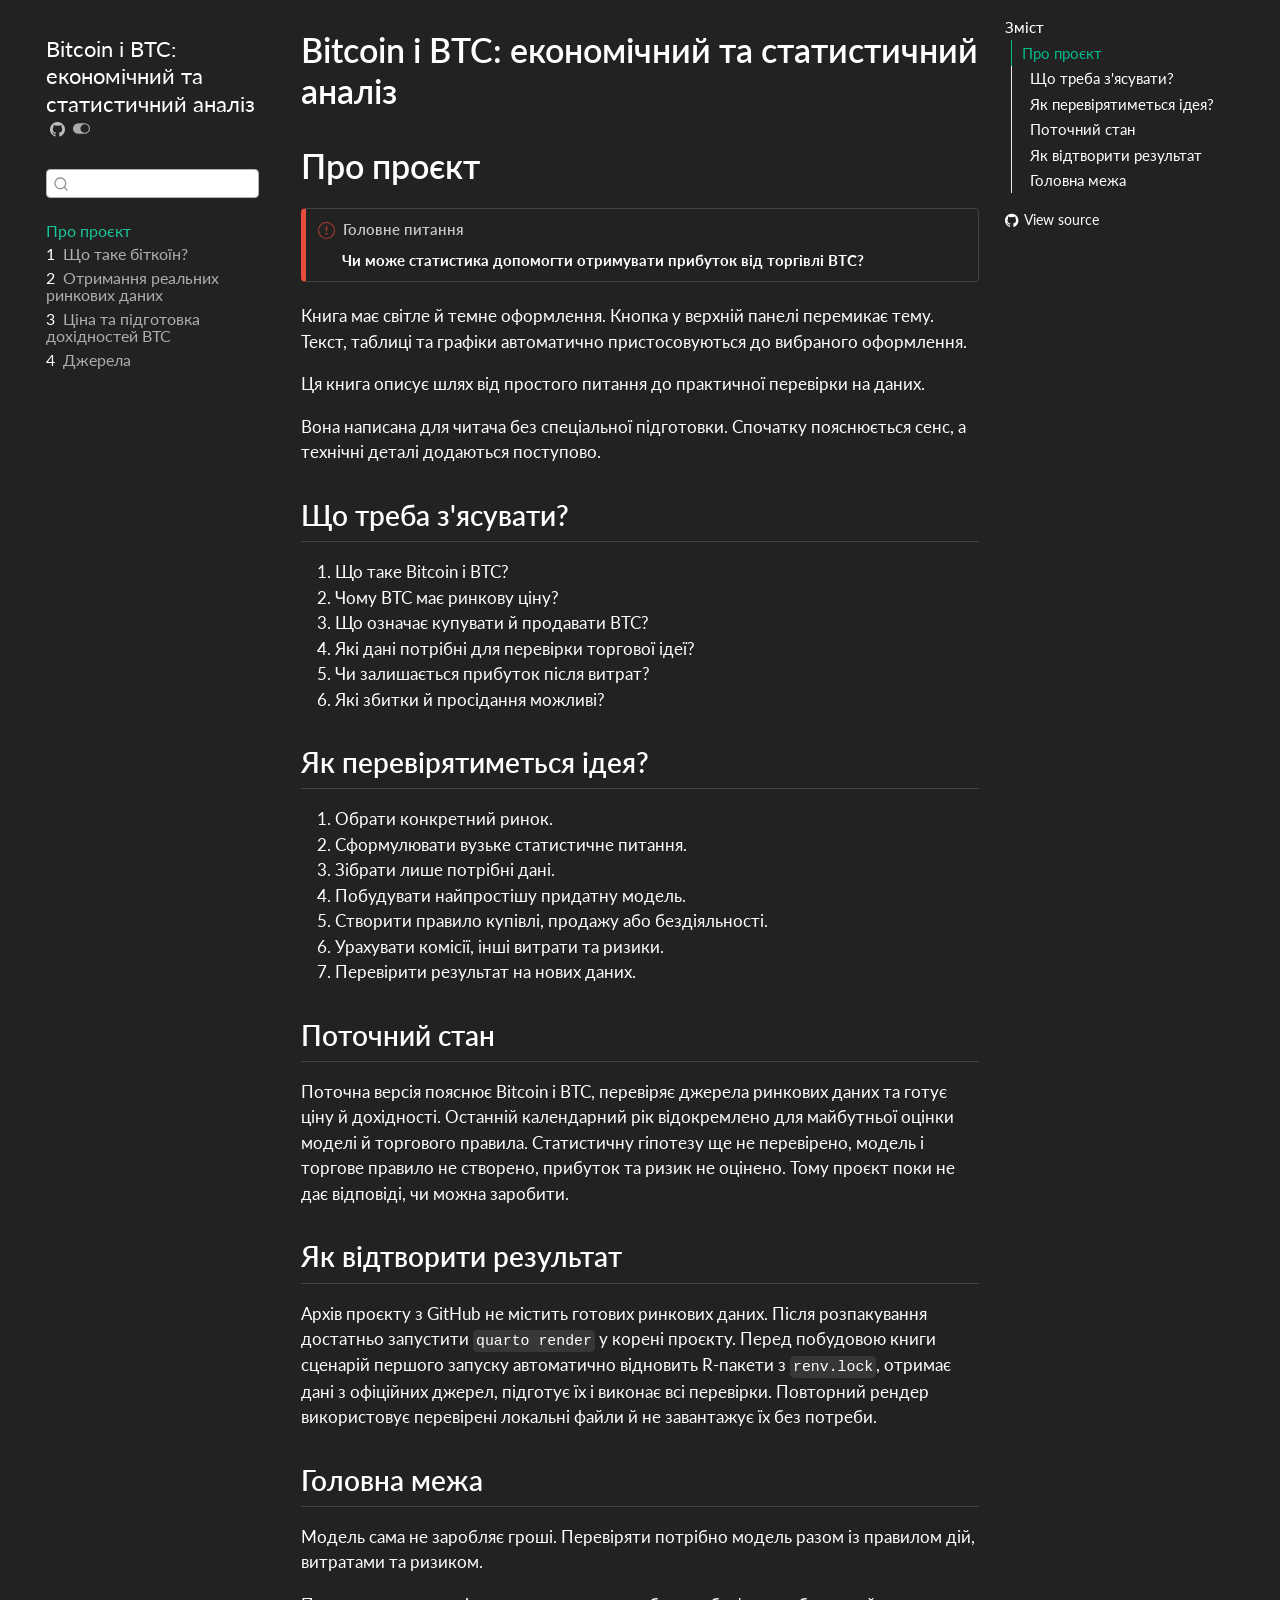
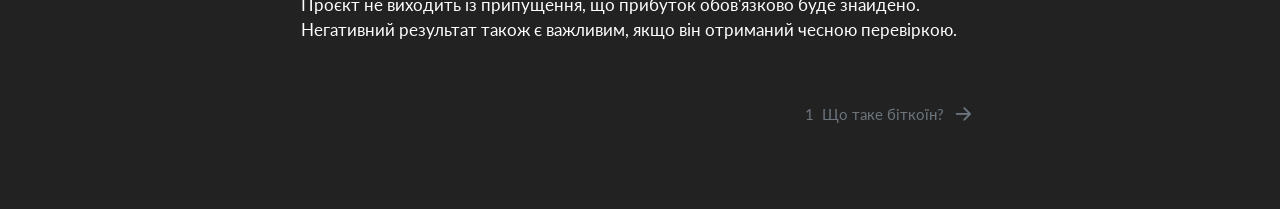
==== commit 15eac934: "Built site for gh-pages" ====
--- a/index.html
+++ b/index.html
@@ -287,7 +287,7 @@
         <li class="sidebar-item">
   <div class="sidebar-item-container"> 
   <a href="./01-how-it-works.html" class="sidebar-item-text sidebar-link">
- <span class="menu-text"><span class="chapter-number">1</span>&nbsp; <span class="chapter-title">Що це?</span></span></a>
+ <span class="menu-text"><span class="chapter-number">1</span>&nbsp; <span class="chapter-title">Що таке біткоїн?</span></span></a>
   </div>
 </li>
         <li class="sidebar-item">
@@ -322,6 +322,8 @@
   <ul>
   <li><a href="#що-треба-зясувати" id="toc-що-треба-зясувати" class="nav-link" data-scroll-target="#що-треба-зясувати">Що треба з'ясувати?</a></li>
   <li><a href="#як-перевірятиметься-ідея" id="toc-як-перевірятиметься-ідея" class="nav-link" data-scroll-target="#як-перевірятиметься-ідея">Як перевірятиметься ідея?</a></li>
+  <li><a href="#поточний-стан" id="toc-поточний-стан" class="nav-link" data-scroll-target="#поточний-стан">Поточний стан</a></li>
+  <li><a href="#як-відтворити-результат" id="toc-як-відтворити-результат" class="nav-link" data-scroll-target="#як-відтворити-результат">Як відтворити результат</a></li>
   <li><a href="#головна-межа" id="toc-головна-межа" class="nav-link" data-scroll-target="#головна-межа">Головна межа</a></li>
   </ul></li>
   </ul>
@@ -365,6 +367,7 @@
 <p><strong>Чи може статистика допомогти отримувати прибуток від торгівлі BTC?</strong></p>
 </div>
 </div>
+<p>Книга має світле й темне оформлення. Кнопка у верхній панелі перемикає тему. Текст, таблиці та графіки автоматично пристосовуються до вибраного оформлення.</p>
 <p>Ця книга описує шлях від простого питання до практичної перевірки на даних.</p>
 <p>Вона написана для читача без спеціальної підготовки. Спочатку пояснюється сенс, а технічні деталі додаються поступово.</p>
 <section id="що-треба-зясувати" class="level2">
@@ -374,7 +377,8 @@
 <li>Чому BTC має ринкову ціну?</li>
 <li>Що означає купувати й продавати BTC?</li>
 <li>Які дані потрібні для перевірки торгової ідеї?</li>
-<li>Що реально можна отримати з невеликим бюджетом?</li>
+<li>Чи залишається прибуток після витрат?</li>
+<li>Які збитки й просідання можливі?</li>
 </ol>
 </section>
 <section id="як-перевірятиметься-ідея" class="level2">
@@ -388,6 +392,14 @@
 <li>Урахувати комісії, інші витрати та ризики.</li>
 <li>Перевірити результат на нових даних.</li>
 </ol>
+</section>
+<section id="поточний-стан" class="level2">
+<h2 class="anchored" data-anchor-id="поточний-стан">Поточний стан</h2>
+<p>Поточна версія пояснює Bitcoin і BTC, перевіряє джерела ринкових даних та готує ціну й дохідності. Останній календарний рік відокремлено для майбутньої оцінки моделі й торгового правила. Статистичну гіпотезу ще не перевірено, модель і торгове правило не створено, прибуток та ризик не оцінено. Тому проєкт поки не дає відповіді, чи можна заробити.</p>
+</section>
+<section id="як-відтворити-результат" class="level2">
+<h2 class="anchored" data-anchor-id="як-відтворити-результат">Як відтворити результат</h2>
+<p>Архів проєкту з GitHub не містить готових ринкових даних. Після розпакування достатньо запустити <code>quarto render</code> у корені проєкту. Перед побудовою книги сценарій першого запуску автоматично відновить R-пакети з <code>renv.lock</code>, отримає дані з офіційних джерел, підготує їх і виконає всі перевірки. Повторний рендер використовує перевірені локальні файли й не завантажує їх без потреби.</p>
 </section>
 <section id="головна-межа" class="level2">
 <h2 class="anchored" data-anchor-id="головна-межа">Головна межа</h2>
@@ -805,8 +817,8 @@
   <div class="nav-page nav-page-previous">
   </div>
   <div class="nav-page nav-page-next">
-      <a href="./01-how-it-works.html" class="pagination-link" aria-label="Що це?">
-        <span class="nav-page-text"><span class="chapter-number">1</span>&nbsp; <span class="chapter-title">Що це?</span></span> <i class="bi bi-arrow-right-short"></i>
+      <a href="./01-how-it-works.html" class="pagination-link" aria-label="Що таке біткоїн?">
+        <span class="nav-page-text"><span class="chapter-number">1</span>&nbsp; <span class="chapter-title">Що таке біткоїн?</span></span> <i class="bi bi-arrow-right-short"></i>
       </a>
   </div>
 </nav>
--- a/assets/book-figures.css
+++ b/assets/book-figures.css
@@ -20,6 +20,21 @@
   fill: var(--bs-body-color) !important;
 }
 
+.cell-output-display .plotly g.updatemenu-button {
+  cursor: pointer;
+}
+
+.cell-output-display .plotly g.updatemenu-button text,
+.cell-output-display .plotly g.updatemenu-button tspan {
+  opacity: 1 !important;
+}
+
+.cell-output-display
+  .plotly
+  g.updatemenu-button[data-book-toggle-state="on"] {
+  filter: drop-shadow(0 0 2px rgba(37, 99, 235, 0.55));
+}
+
 @media (max-width: 575.98px) {
   :root {
     --book-interactive-chart-height: 600px;
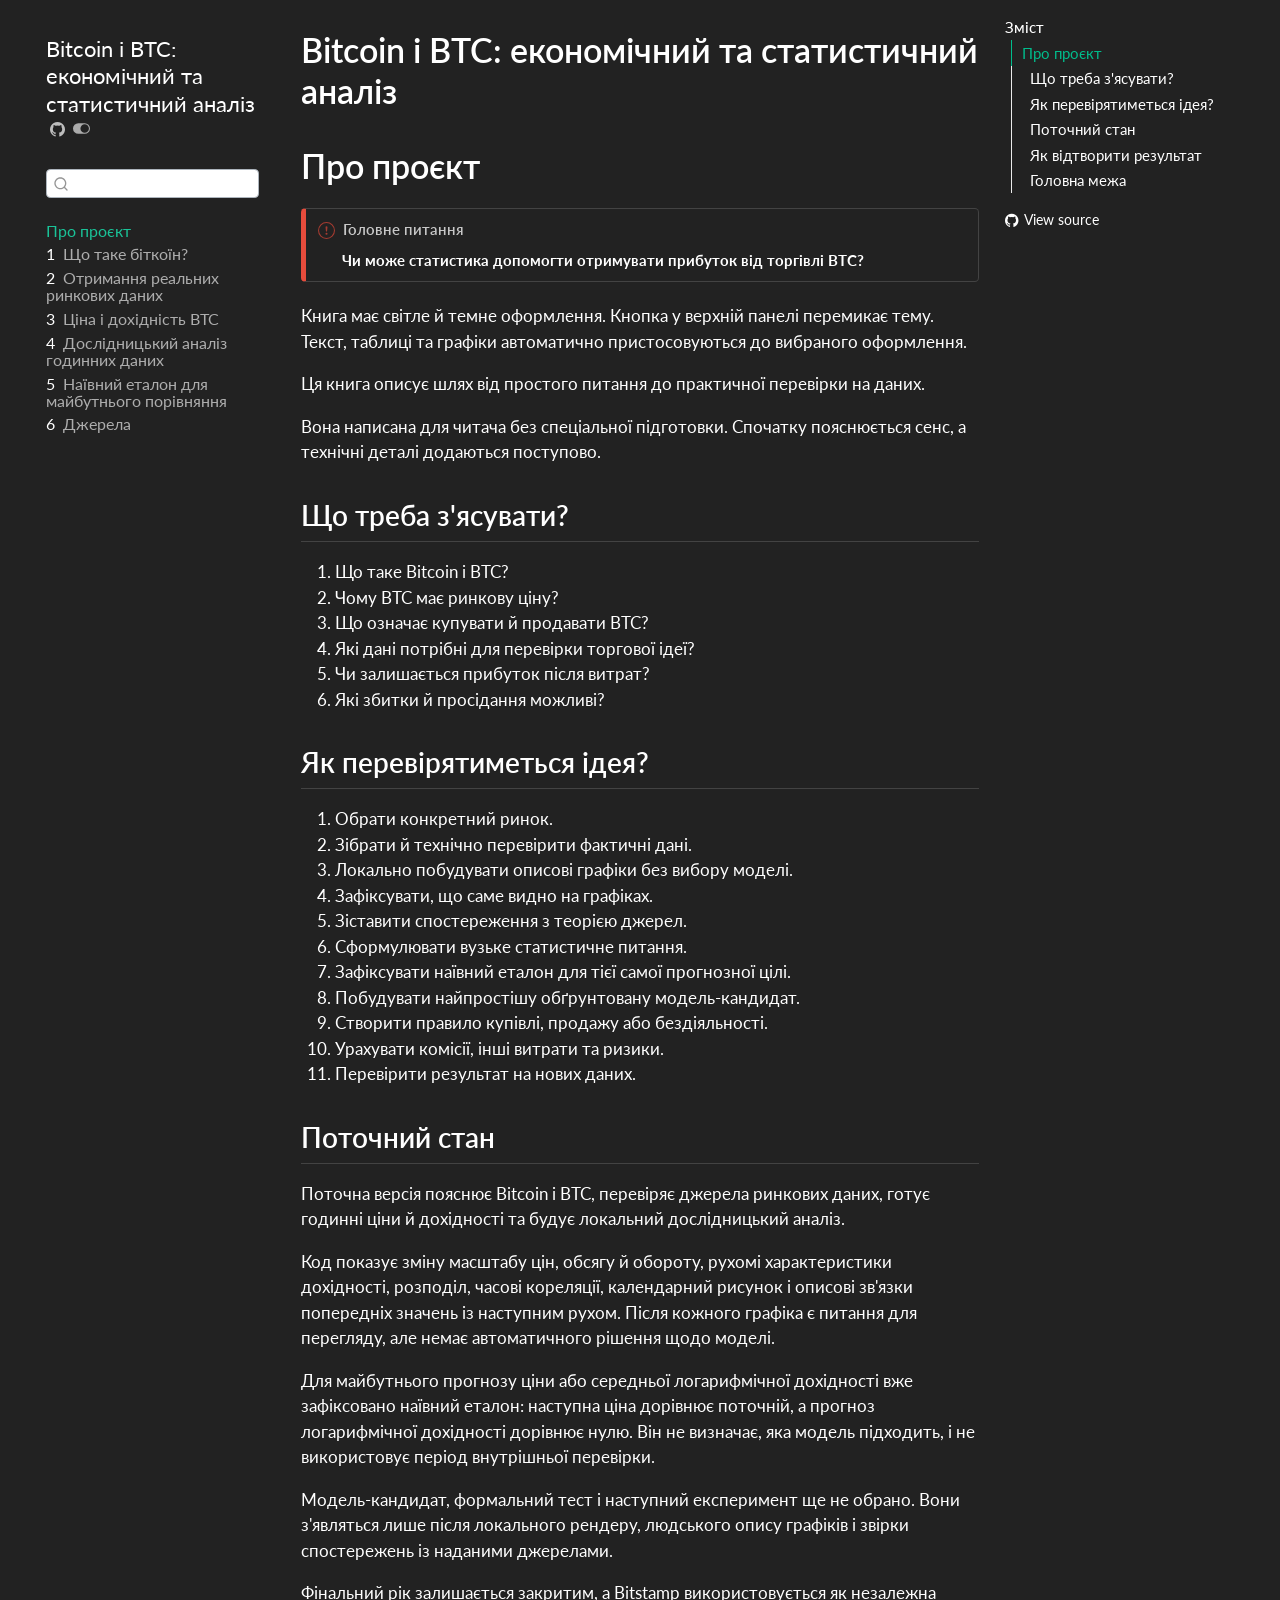
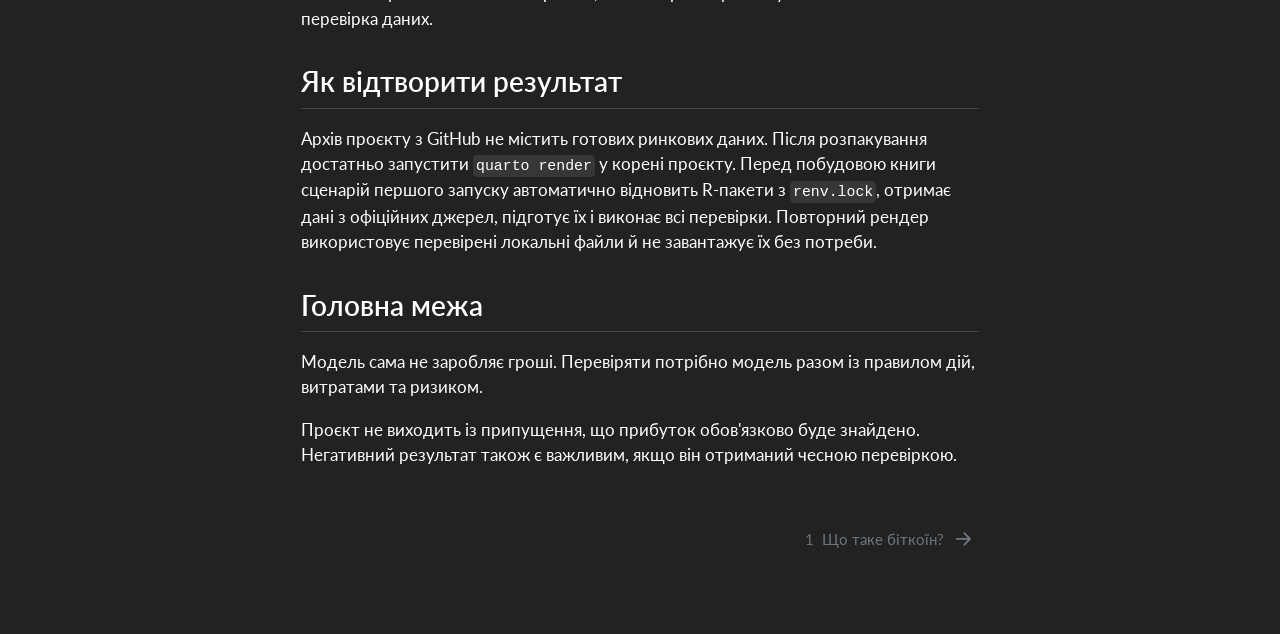
==== commit 887986ba: "Built site for gh-pages" ====
--- a/index.html
+++ b/index.html
@@ -299,13 +299,25 @@
         <li class="sidebar-item">
   <div class="sidebar-item-container"> 
   <a href="./03-price-and-returns.html" class="sidebar-item-text sidebar-link">
- <span class="menu-text"><span class="chapter-number">3</span>&nbsp; <span class="chapter-title">Ціна та підготовка дохідностей BTC</span></span></a>
+ <span class="menu-text"><span class="chapter-number">3</span>&nbsp; <span class="chapter-title">Ціна і дохідність BTC</span></span></a>
+  </div>
+</li>
+        <li class="sidebar-item">
+  <div class="sidebar-item-container"> 
+  <a href="./04-before-model.html" class="sidebar-item-text sidebar-link">
+ <span class="menu-text"><span class="chapter-number">4</span>&nbsp; <span class="chapter-title">Дослідницький аналіз годинних даних</span></span></a>
+  </div>
+</li>
+        <li class="sidebar-item">
+  <div class="sidebar-item-container"> 
+  <a href="./05-naive-benchmark.html" class="sidebar-item-text sidebar-link">
+ <span class="menu-text"><span class="chapter-number">5</span>&nbsp; <span class="chapter-title">Наївний еталон для майбутнього порівняння</span></span></a>
   </div>
 </li>
         <li class="sidebar-item">
   <div class="sidebar-item-container"> 
   <a href="./references.html" class="sidebar-item-text sidebar-link">
- <span class="menu-text"><span class="chapter-number">4</span>&nbsp; <span class="chapter-title">Джерела</span></span></a>
+ <span class="menu-text"><span class="chapter-number">6</span>&nbsp; <span class="chapter-title">Джерела</span></span></a>
   </div>
 </li>
     </ul>
@@ -385,9 +397,13 @@
 <h2 class="anchored" data-anchor-id="як-перевірятиметься-ідея">Як перевірятиметься ідея?</h2>
 <ol type="1">
 <li>Обрати конкретний ринок.</li>
+<li>Зібрати й технічно перевірити фактичні дані.</li>
+<li>Локально побудувати описові графіки без вибору моделі.</li>
+<li>Зафіксувати, що саме видно на графіках.</li>
+<li>Зіставити спостереження з теорією джерел.</li>
 <li>Сформулювати вузьке статистичне питання.</li>
-<li>Зібрати лише потрібні дані.</li>
-<li>Побудувати найпростішу придатну модель.</li>
+<li>Зафіксувати наївний еталон для тієї самої прогнозної цілі.</li>
+<li>Побудувати найпростішу обґрунтовану модель-кандидат.</li>
 <li>Створити правило купівлі, продажу або бездіяльності.</li>
 <li>Урахувати комісії, інші витрати та ризики.</li>
 <li>Перевірити результат на нових даних.</li>
@@ -395,7 +411,11 @@
 </section>
 <section id="поточний-стан" class="level2">
 <h2 class="anchored" data-anchor-id="поточний-стан">Поточний стан</h2>
-<p>Поточна версія пояснює Bitcoin і BTC, перевіряє джерела ринкових даних та готує ціну й дохідності. Останній календарний рік відокремлено для майбутньої оцінки моделі й торгового правила. Статистичну гіпотезу ще не перевірено, модель і торгове правило не створено, прибуток та ризик не оцінено. Тому проєкт поки не дає відповіді, чи можна заробити.</p>
+<p>Поточна версія пояснює Bitcoin і BTC, перевіряє джерела ринкових даних, готує годинні ціни й дохідності та будує локальний дослідницький аналіз.</p>
+<p>Код показує зміну масштабу цін, обсягу й обороту, рухомі характеристики дохідності, розподіл, часові кореляції, календарний рисунок і описові зв'язки попередніх значень із наступним рухом. Після кожного графіка є питання для перегляду, але немає автоматичного рішення щодо моделі.</p>
+<p>Для майбутнього прогнозу ціни або середньої логарифмічної дохідності вже зафіксовано наївний еталон: наступна ціна дорівнює поточній, а прогноз логарифмічної дохідності дорівнює нулю. Він не визначає, яка модель підходить, і не використовує період внутрішньої перевірки.</p>
+<p>Модель-кандидат, формальний тест і наступний експеримент ще не обрано. Вони з'являться лише після локального рендеру, людського опису графіків і звірки спостережень із наданими джерелами.</p>
+<p>Фінальний рік залишається закритим, а Bitstamp використовується як незалежна перевірка даних.</p>
 </section>
 <section id="як-відтворити-результат" class="level2">
 <h2 class="anchored" data-anchor-id="як-відтворити-результат">Як відтворити результат</h2>
@@ -411,6 +431,351 @@
 </section>
 
 </main> <!-- /main -->
+<script>
+(function () {
+  "use strict";
+
+  function isDarkTheme() {
+    return document.body.classList.contains("quarto-dark") ||
+      document.documentElement.getAttribute("data-bs-theme") === "dark";
+  }
+
+  function chartMeta(plot) {
+    return (plot && plot.layout && plot.layout.meta) || {};
+  }
+
+  function fallbackPalette(dark) {
+    return dark
+      ? {
+          ar1: "#60A5FA",
+          naive: "#FBBF24",
+          buy_hold: "#14B8A6",
+          cash: "#C084FC",
+          actual: "#22C55E",
+          price: "#F59E0B",
+          positive: "#4ADE80",
+          negative: "#FB7185",
+          accent: "#38BDF8",
+          neutral: "#94A3B8",
+          grid: "#465266",
+          text: "#F3F4F6"
+        }
+      : {
+          ar1: "#2563EB",
+          naive: "#B45309",
+          buy_hold: "#0F766E",
+          cash: "#7C3AED",
+          actual: "#15803D",
+          price: "#B45309",
+          positive: "#16A34A",
+          negative: "#BE123C",
+          accent: "#0369A1",
+          neutral: "#64748B",
+          grid: "#D1D5DB",
+          text: "#111827"
+        };
+  }
+
+  function rolePalette(plot) {
+    const dark = isDarkTheme();
+    const palettes = chartMeta(plot).palettes || {};
+    return palettes[dark ? "dark" : "light"] || fallbackPalette(dark);
+  }
+
+  function themeColours(plot) {
+    const dark = isDarkTheme();
+    const bodyStyle = window.getComputedStyle(document.body);
+    const palette = rolePalette(plot);
+    const pageBackground = bodyStyle.backgroundColor ||
+      (dark ? "#212121" : "#FFFFFF");
+    const pageText = bodyStyle.color || palette.text;
+
+    return dark
+      ? {
+          page: pageBackground,
+          plot: pageBackground,
+          text: pageText,
+          grid: palette.grid || "#465266",
+          axis: palette.neutral || "#CBD5E1",
+          slider: "rgba(148,163,184,0.14)",
+          sliderBorder: "rgba(203,213,225,0.45)",
+          button: "rgba(248,250,252,0.97)",
+          buttonText: "#0F172A",
+          buttonActive: "rgba(253,224,71,0.97)",
+          hover: "rgba(17,24,39,0.98)"
+        }
+      : {
+          page: pageBackground,
+          plot: pageBackground,
+          text: pageText,
+          grid: palette.grid || "#D1D5DB",
+          axis: palette.neutral || "#4B5563",
+          slider: "rgba(107,114,128,0.10)",
+          sliderBorder: "rgba(75,85,99,0.35)",
+          button: "rgba(255,255,255,0.98)",
+          buttonText: "#0F172A",
+          buttonActive: "rgba(253,224,71,0.97)",
+          hover: "rgba(255,255,255,0.98)"
+        };
+  }
+
+  function roleOf(trace) {
+    if (!trace || !trace.meta) return null;
+    return trace.meta.book_role || null;
+  }
+
+  function alphaColour(hex, alpha) {
+    if (typeof hex !== "string" || !/^#[0-9a-f]{6}$/i.test(hex)) return hex;
+    const red = parseInt(hex.slice(1, 3), 16);
+    const green = parseInt(hex.slice(3, 5), 16);
+    const blue = parseInt(hex.slice(5, 7), 16);
+    return "rgba(" + red + "," + green + "," + blue + "," + alpha + ")";
+  }
+
+  function restyleTrace(plot, trace, index, palette, colours) {
+    const role = roleOf(trace);
+    const update = {
+      "hoverlabel.bgcolor": colours.hover,
+      "hoverlabel.font.color": colours.text,
+      "hoverlabel.bordercolor": colours.axis
+    };
+
+    if (role && palette[role]) {
+      if (trace.line) update["line.color"] = palette[role];
+      if (trace.marker) update["marker.color"] = palette[role];
+      if (trace.fill && trace.fill !== "none") {
+        const alpha = trace.meta.book_fill_alpha || 0.14;
+        update.fillcolor = alphaColour(palette[role], alpha);
+      }
+    }
+
+    if ((trace.mode || "").indexOf("text") >= 0 || trace.textfont) {
+      update["textfont.color"] = colours.text;
+    }
+
+    if (trace.type === "histogram2d" || role === "density") {
+      update.colorscale = isDarkTheme()
+        ? [[0, "#13213A"], [0.25, "#1D4ED8"], [0.6, "#38BDF8"], [1, "#FBBF24"]]
+        : [[0, "#F8FAFC"], [0.25, "#BFDBFE"], [0.6, "#0284C7"], [1, "#7C2D12"]];
+      update["colorbar.tickfont.color"] = colours.text;
+      update["colorbar.title.font.color"] = colours.text;
+    }
+
+    Plotly.restyle(plot, update, [index]);
+  }
+
+  function mappedThemeColour(value, plot) {
+    if (typeof value !== "string") return value;
+    const palettes = chartMeta(plot).palettes || {};
+    const darkPalette = palettes.dark || fallbackPalette(true);
+    const activePalette = rolePalette(plot);
+    const roles = Object.keys(darkPalette);
+    for (let i = 0; i < roles.length; i += 1) {
+      const role = roles[i];
+      if (darkPalette[role] === value && activePalette[role]) {
+        return activePalette[role];
+      }
+    }
+    return value;
+  }
+
+  function themeUpdate(plot) {
+    const colours = themeColours(plot);
+    const palette = rolePalette(plot);
+    const compact = Math.max(320, plot.clientWidth || 720) < 600;
+    const update = {
+      paper_bgcolor: colours.page,
+      plot_bgcolor: colours.plot,
+      "font.color": colours.text,
+      "title.font.color": colours.text,
+      "title.font.size": compact ? 16 : 19,
+      "legend.font.color": colours.text,
+      "legend.font.size": compact ? 11 : 13,
+      "hoverlabel.bgcolor": colours.hover,
+      "hoverlabel.font.color": colours.text,
+      "hoverlabel.bordercolor": colours.axis
+    };
+
+    Object.keys(plot.layout || {}).forEach(function (key) {
+      if (!/^xaxis\d*$/.test(key) && !/^yaxis\d*$/.test(key)) return;
+      update[key + ".color"] = colours.text;
+      update[key + ".tickfont.color"] = colours.text;
+      update[key + ".tickfont.size"] = compact ? 11 : 13;
+      update[key + ".title.font.color"] = colours.text;
+      update[key + ".title.font.size"] = compact ? 12 : 15;
+      update[key + ".gridcolor"] = colours.grid;
+      update[key + ".linecolor"] = colours.axis;
+      update[key + ".zerolinecolor"] = colours.axis;
+
+      if (/^xaxis\d*$/.test(key) && plot.layout[key].rangeslider) {
+        update[key + ".rangeslider.bgcolor"] = colours.slider;
+        update[key + ".rangeslider.bordercolor"] = colours.sliderBorder;
+      }
+
+      if (/^xaxis\d*$/.test(key) && plot.layout[key].rangeselector) {
+        update[key + ".rangeselector.bgcolor"] = colours.button;
+        update[key + ".rangeselector.activecolor"] = colours.buttonActive;
+        update[key + ".rangeselector.bordercolor"] = colours.axis;
+        update[key + ".rangeselector.font.color"] = colours.buttonText;
+        update[key + ".rangeselector.font.size"] = compact ? 11 : 12;
+      }
+    });
+
+    const currentMargin = plot.layout.margin || {};
+    const currentLeft = Number(currentMargin.l) || 72;
+    const currentRight = Number(currentMargin.r) || 18;
+    update["margin.l"] = compact
+      ? Math.min(82, Math.max(54, currentLeft))
+      : Math.max(60, currentLeft);
+    update["margin.r"] = compact
+      ? Math.min(24, Math.max(12, currentRight))
+      : Math.min(36, Math.max(14, currentRight));
+
+    (plot.layout.annotations || []).forEach(function (_, index) {
+      update["annotations[" + index + "].font.color"] = colours.text;
+    });
+
+    (plot.layout.shapes || []).forEach(function (shape, index) {
+      if (!shape || !shape.line) return;
+      const mapped = mappedThemeColour(shape.line.color, plot);
+      if (mapped) update["shapes[" + index + "].line.color"] = mapped;
+    });
+
+    Plotly.relayout(plot, update);
+
+    (plot.data || []).forEach(function (trace, index) {
+      restyleTrace(plot, trace, index, palette, colours);
+    });
+  }
+
+  function visibleNumericYRange(plot, xMin, xMax) {
+    let yMin = Infinity;
+    let yMax = -Infinity;
+
+    (plot.data || []).forEach(function (trace) {
+      if (!trace || trace.visible === "legendonly") return;
+      if (!trace.x || !trace.y) return;
+      const traceType = trace.type || "scatter";
+      if (traceType.indexOf("scatter") !== 0) return;
+
+      const n = Math.min(trace.x.length || 0, trace.y.length || 0);
+      for (let i = 0; i < n; i += 1) {
+        const xVal = new Date(trace.x[i]).getTime();
+        const yVal = Number(trace.y[i]);
+        if (!Number.isFinite(xVal) || !Number.isFinite(yVal)) continue;
+        if (xVal >= xMin && xVal <= xMax) {
+          if (yVal < yMin) yMin = yVal;
+          if (yVal > yMax) yMax = yVal;
+        }
+      }
+    });
+
+    if (!Number.isFinite(yMin) || !Number.isFinite(yMax)) return null;
+
+    if (yMin === yMax) {
+      const pad = Math.abs(yMin) > 0 ? Math.abs(yMin) * 0.08 : 1;
+      return [yMin - pad, yMax + pad];
+    }
+
+    const pad = (yMax - yMin) * 0.10;
+    return [yMin - pad, yMax + pad];
+  }
+
+  function resizePlot(plot) {
+    if (!window.Plotly || !plot) return;
+    const container = plot.parentElement || plot;
+    const width = Math.max(320, container.clientWidth || plot.clientWidth || 720);
+    const meta = chartMeta(plot);
+    const compact = width < 600;
+    const ratio = Number(compact ? meta.mobile_aspect_ratio : meta.aspect_ratio) ||
+      (compact ? 1.18 : 0.92);
+    const minHeight = Number(compact ? meta.mobile_min_height : meta.min_height) ||
+      (compact ? 560 : 620);
+    const maxHeight = Number(compact ? meta.mobile_max_height : meta.max_height) ||
+      (compact ? 900 : 980);
+    const height = Math.min(maxHeight, Math.max(minHeight, Math.round(width * ratio)));
+
+    plot.style.height = height + "px";
+    Plotly.relayout(plot, { height: height, autosize: true });
+  }
+
+  function bindAutoY(plot) {
+    if (!window.Plotly || !plot || !plot.layout) return;
+    if (plot.__bookAutoYBound) return;
+    if (!(chartMeta(plot).auto_y_on_x === true)) return;
+
+    plot.__bookAutoYBound = true;
+    let updating = false;
+
+    plot.on("plotly_relayout", function (eventData) {
+      if (updating) return;
+      const keys = Object.keys(eventData || {});
+      const xChanged = keys.some(function (key) {
+        return key.indexOf("xaxis.range") === 0 || key === "xaxis.autorange";
+      });
+      if (!xChanged) return;
+
+      if (eventData["xaxis.autorange"] === true) {
+        updating = true;
+        Plotly.relayout(plot, { "yaxis.autorange": true })
+          .finally(function () { updating = false; });
+        return;
+      }
+
+      const xRange = plot.layout.xaxis && plot.layout.xaxis.range;
+      if (!Array.isArray(xRange) || xRange.length !== 2) return;
+
+      const xMin = new Date(xRange[0]).getTime();
+      const xMax = new Date(xRange[1]).getTime();
+      if (!Number.isFinite(xMin) || !Number.isFinite(xMax)) return;
+
+      const yRange = visibleNumericYRange(plot, xMin, xMax);
+      if (!yRange) return;
+
+      updating = true;
+      Plotly.relayout(plot, { "yaxis.range": yRange })
+        .finally(function () { updating = false; });
+    });
+  }
+
+  function preparePlot(plot) {
+    if (!window.Plotly || !plot || !plot.layout) return;
+    themeUpdate(plot);
+    resizePlot(plot);
+    bindAutoY(plot);
+  }
+
+  function prepareAllPlots() {
+    document.querySelectorAll(".js-plotly-plot").forEach(preparePlot);
+  }
+
+  let resizeTimer = null;
+  window.addEventListener("resize", function () {
+    window.clearTimeout(resizeTimer);
+    resizeTimer = window.setTimeout(function () {
+      document.querySelectorAll(".js-plotly-plot").forEach(function (plot) {
+        resizePlot(plot);
+        themeUpdate(plot);
+      });
+    }, 160);
+  });
+
+  document.addEventListener("DOMContentLoaded", function () {
+    [80, 300, 900].forEach(function (delay) {
+      window.setTimeout(prepareAllPlots, delay);
+    });
+  });
+
+  document.addEventListener("quarto:themeChanged", function () {
+    window.setTimeout(prepareAllPlots, 40);
+  });
+
+  document.addEventListener("click", function (event) {
+    if (!event.target.closest(".quarto-color-scheme-toggle")) return;
+    window.setTimeout(prepareAllPlots, 120);
+  });
+})();
+</script>
 <script id="quarto-html-after-body" type="application/javascript">
   window.document.addEventListener("DOMContentLoaded", function (event) {
     // Ensure there is a toggle, if there isn't float one in the top right
--- a/assets/book-figures.css
+++ b/assets/book-figures.css
@@ -1,42 +1,49 @@
-:root {
-  --book-interactive-chart-height: 720px;
+/* Plotly widgets only. Static tables and figures keep Quarto styles. */
+
+.plotly.html-widget {
+  display: block;
+  width: 100% !important;
+  max-width: 100% !important;
+  min-height: 560px;
+  margin: 0 !important;
+  border: 0 !important;
 }
 
-.cell-output-display .plotly.html-widget {
-  width: 100% !important;
-  height: var(--book-interactive-chart-height) !important;
-  min-height: var(--book-interactive-chart-height) !important;
+.quarto-figure:has(.plotly.html-widget),
+figure:has(.plotly.html-widget),
+.cell-output-display:has(.plotly.html-widget) {
+  width: 100%;
+  max-width: 100%;
+  margin: 0 0 1rem 0;
+  padding: 0;
+  background: transparent !important;
+  border: 0 !important;
 }
 
-.cell-output-display .plotly .hoverlayer .hovertext path,
-.cell-output-display .plotly .hoverlayer .hovertext rect,
-.cell-output-display .plotly .hoverlayer .axistext path,
-.cell-output-display .plotly .hoverlayer .axistext rect {
-  fill: var(--bs-body-bg) !important;
-  stroke: var(--bs-border-color, #6c757d) !important;
+.cell-output-display:has(.plotly.html-widget) > figure,
+figure:has(.plotly.html-widget) > div[aria-describedby] {
+  display: block;
+  width: 100%;
+  max-width: 100%;
+  margin-inline: 0;
 }
 
-.cell-output-display .plotly .hoverlayer text {
-  fill: var(--bs-body-color) !important;
+.figure-reading-guide,
+.figure-reader-comment,
+.figure-reader-review,
+.model-decision {
+  margin-block: 1rem 1.25rem;
 }
 
-.cell-output-display .plotly g.updatemenu-button {
-  cursor: pointer;
+.figure-reading-guide .callout-body > :last-child,
+.figure-reader-comment .callout-body > :last-child,
+.figure-reader-review .callout-body > :last-child,
+.model-decision .callout-body > :last-child {
+  margin-bottom: 0;
 }
 
-.cell-output-display .plotly g.updatemenu-button text,
-.cell-output-display .plotly g.updatemenu-button tspan {
-  opacity: 1 !important;
-}
-
-.cell-output-display
-  .plotly
-  g.updatemenu-button[data-book-toggle-state="on"] {
-  filter: drop-shadow(0 0 2px rgba(37, 99, 235, 0.55));
-}
-
-@media (max-width: 575.98px) {
-  :root {
-    --book-interactive-chart-height: 600px;
+@media (max-width: 600px) {
+  .plotly.html-widget {
+    min-height: 520px;
   }
 }
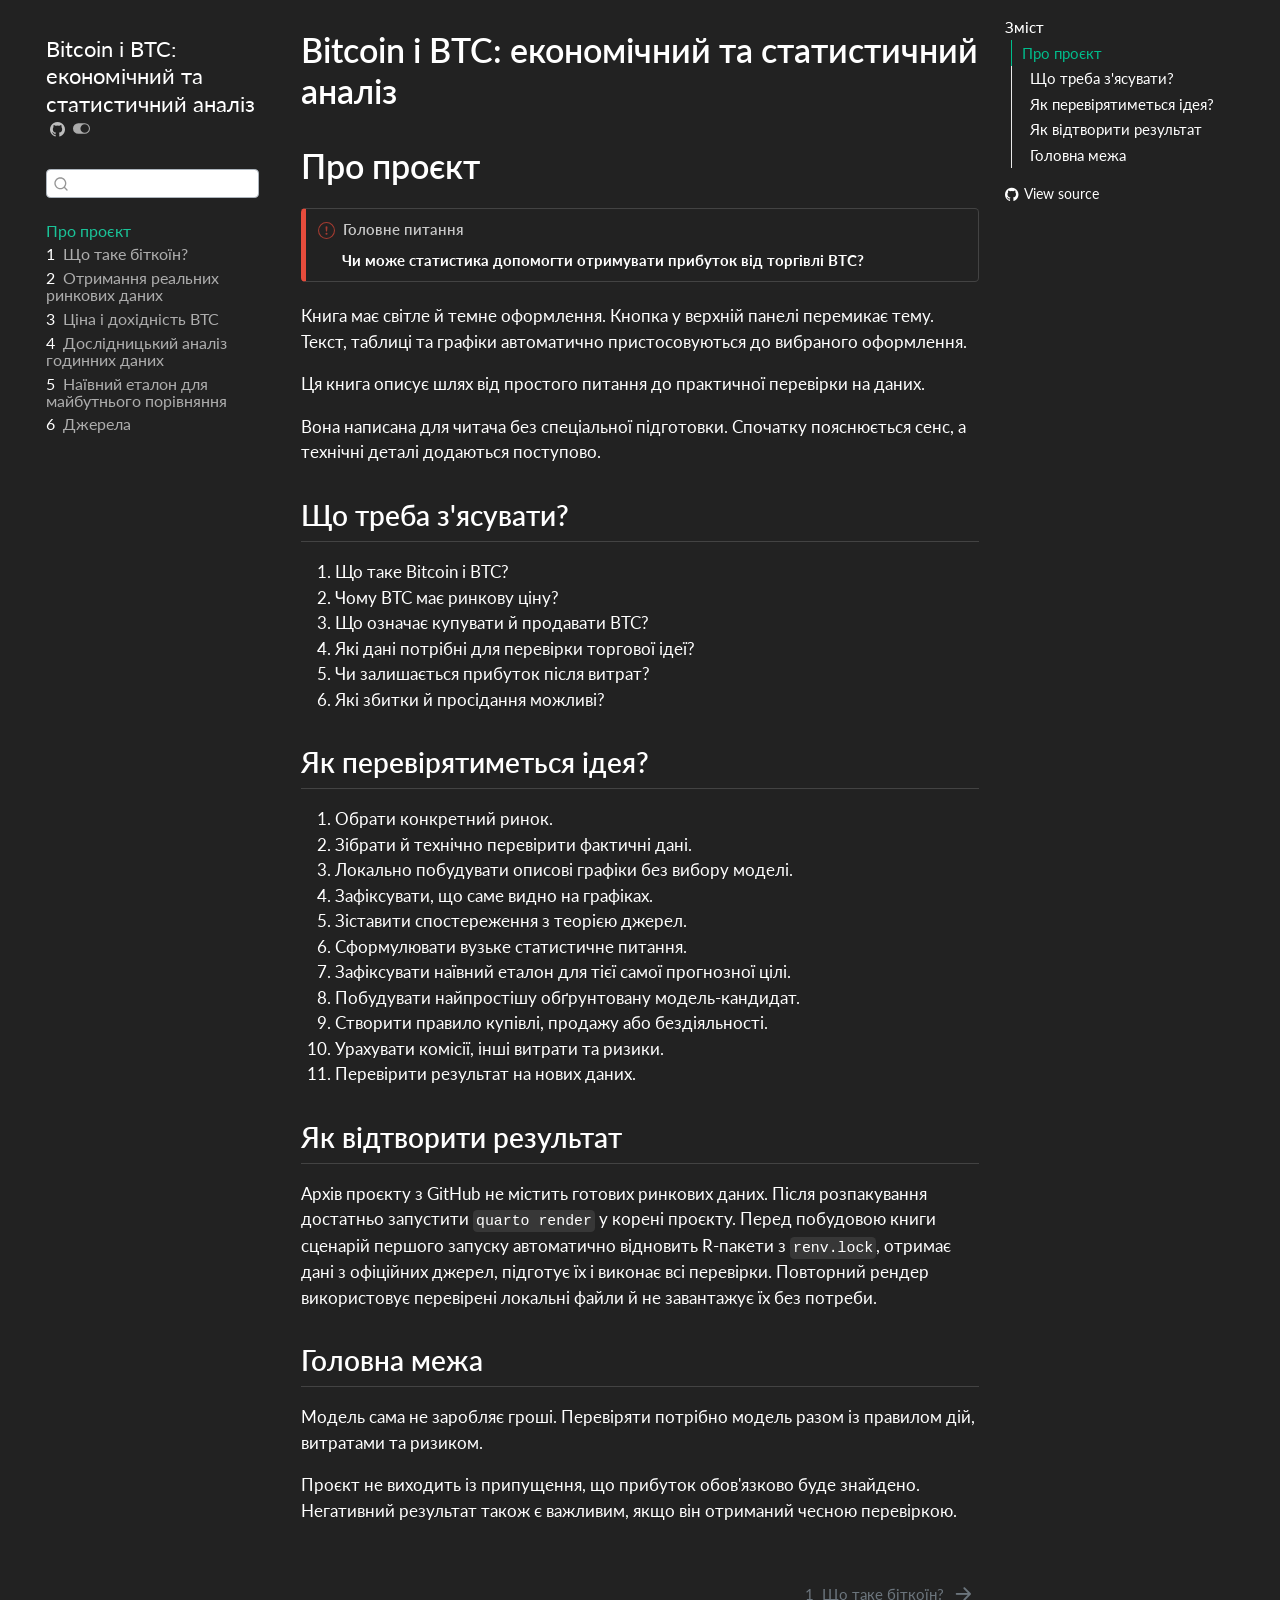
==== commit 06b10a59: "Built site for gh-pages" ====
--- a/index.html
+++ b/index.html
@@ -334,7 +334,6 @@
   <ul>
   <li><a href="#що-треба-зясувати" id="toc-що-треба-зясувати" class="nav-link" data-scroll-target="#що-треба-зясувати">Що треба з'ясувати?</a></li>
   <li><a href="#як-перевірятиметься-ідея" id="toc-як-перевірятиметься-ідея" class="nav-link" data-scroll-target="#як-перевірятиметься-ідея">Як перевірятиметься ідея?</a></li>
-  <li><a href="#поточний-стан" id="toc-поточний-стан" class="nav-link" data-scroll-target="#поточний-стан">Поточний стан</a></li>
   <li><a href="#як-відтворити-результат" id="toc-як-відтворити-результат" class="nav-link" data-scroll-target="#як-відтворити-результат">Як відтворити результат</a></li>
   <li><a href="#головна-межа" id="toc-головна-межа" class="nav-link" data-scroll-target="#головна-межа">Головна межа</a></li>
   </ul></li>
@@ -409,14 +408,6 @@
 <li>Перевірити результат на нових даних.</li>
 </ol>
 </section>
-<section id="поточний-стан" class="level2">
-<h2 class="anchored" data-anchor-id="поточний-стан">Поточний стан</h2>
-<p>Поточна версія пояснює Bitcoin і BTC, перевіряє джерела ринкових даних, готує годинні ціни й дохідності та будує локальний дослідницький аналіз.</p>
-<p>Код показує зміну масштабу цін, обсягу й обороту, рухомі характеристики дохідності, розподіл, часові кореляції, календарний рисунок і описові зв'язки попередніх значень із наступним рухом. Після кожного графіка є питання для перегляду, але немає автоматичного рішення щодо моделі.</p>
-<p>Для майбутнього прогнозу ціни або середньої логарифмічної дохідності вже зафіксовано наївний еталон: наступна ціна дорівнює поточній, а прогноз логарифмічної дохідності дорівнює нулю. Він не визначає, яка модель підходить, і не використовує період внутрішньої перевірки.</p>
-<p>Модель-кандидат, формальний тест і наступний експеримент ще не обрано. Вони з'являться лише після локального рендеру, людського опису графіків і звірки спостережень із наданими джерелами.</p>
-<p>Фінальний рік залишається закритим, а Bitstamp використовується як незалежна перевірка даних.</p>
-</section>
 <section id="як-відтворити-результат" class="level2">
 <h2 class="anchored" data-anchor-id="як-відтворити-результат">Як відтворити результат</h2>
 <p>Архів проєкту з GitHub не містить готових ринкових даних. Після розпакування достатньо запустити <code>quarto render</code> у корені проєкту. Перед побудовою книги сценарій першого запуску автоматично відновить R-пакети з <code>renv.lock</code>, отримає дані з офіційних джерел, підготує їх і виконає всі перевірки. Повторний рендер використовує перевірені локальні файли й не завантажує їх без потреби.</p>
@@ -447,7 +438,6 @@
   function fallbackPalette(dark) {
     return dark
       ? {
-          ar1: "#60A5FA",
           naive: "#FBBF24",
           buy_hold: "#14B8A6",
           cash: "#C084FC",
@@ -461,7 +451,6 @@
           text: "#F3F4F6"
         }
       : {
-          ar1: "#2563EB",
           naive: "#B45309",
           buy_hold: "#0F766E",
           cash: "#7C3AED",
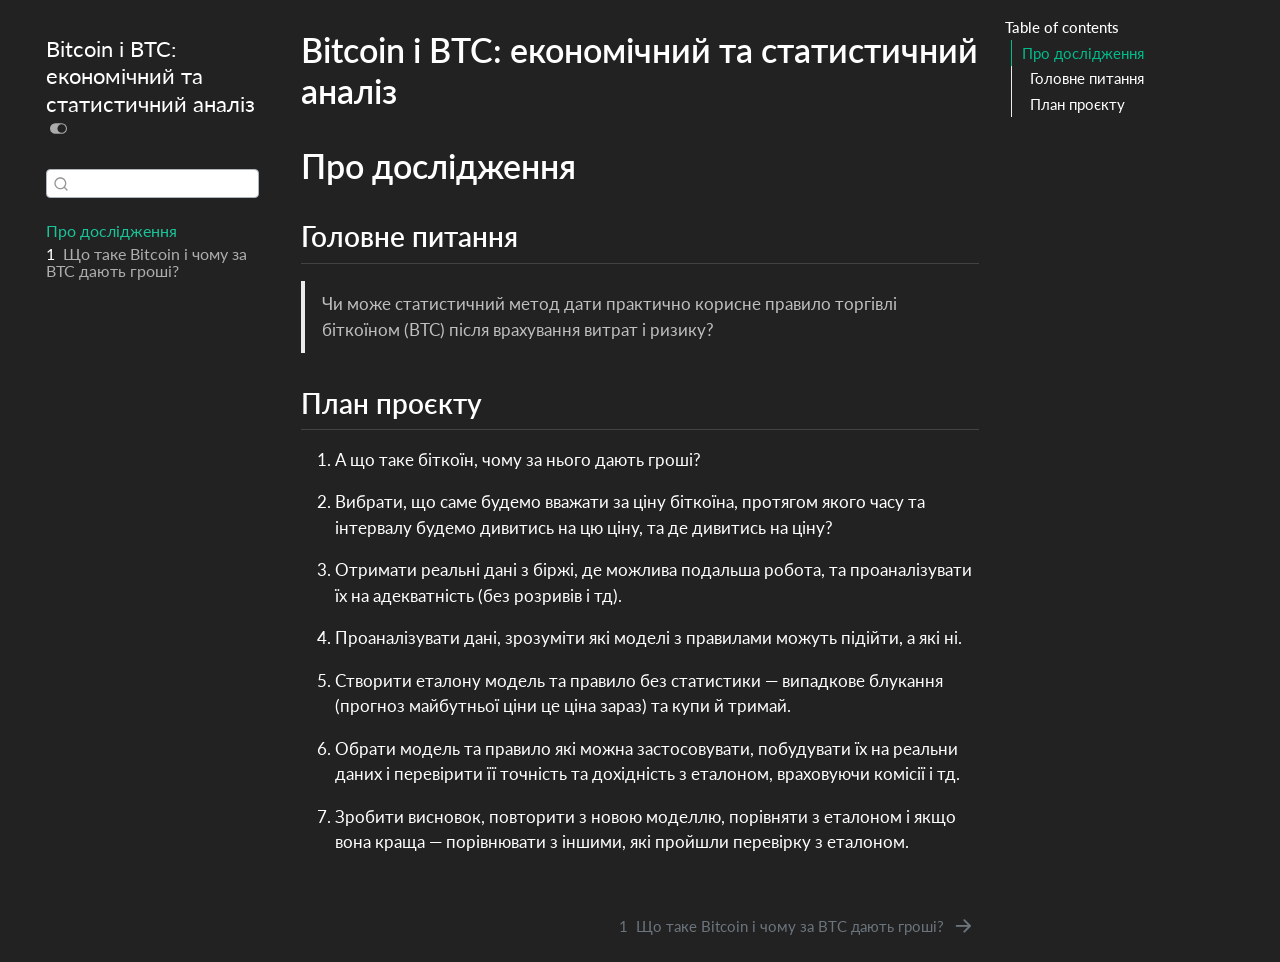
==== commit 99e51bc0: "Built site for gh-pages" ====
--- a/index.html
+++ b/index.html
@@ -33,7 +33,7 @@
 <script src="site_libs/quarto-search/fuse.min.js"></script>
 <script src="site_libs/quarto-search/quarto-search.js"></script>
 <meta name="quarto:offset" content="./">
-<link href="./01-how-it-works.html" rel="next">
+<link href="./01-bitcoin.html" rel="next">
 <script src="site_libs/quarto-html/quarto.js" type="module"></script>
 <script src="site_libs/quarto-html/tabsets/tabsets.js" type="module"></script>
 <script src="site_libs/quarto-html/popper.min.js"></script>
@@ -44,8 +44,8 @@
 <link href="site_libs/quarto-html/quarto-syntax-highlighting-dark-0a6b7249c26820e032cb0bd839ff02b1.css" rel="stylesheet" class="quarto-color-scheme quarto-color-alternate" id="quarto-text-highlighting-styles">
 <script src="site_libs/bootstrap/bootstrap.min.js"></script>
 <link href="site_libs/bootstrap/bootstrap-icons.css" rel="stylesheet">
-<link href="site_libs/bootstrap/bootstrap-d8c1101ea83dcb6de11c9f41d4ed3b4f.min.css" rel="stylesheet" append-hash="true" class="quarto-color-scheme" id="quarto-bootstrap" data-mode="light">
-<link href="site_libs/bootstrap/bootstrap-dark-8899dd5acfb679e9e5bf7ca3e968165b.min.css" rel="stylesheet" append-hash="true" class="quarto-color-scheme quarto-color-alternate" id="quarto-bootstrap" data-mode="dark">
+<link href="site_libs/bootstrap/bootstrap-d24b87fc99cf21393b0ff9558eab9237.min.css" rel="stylesheet" append-hash="true" class="quarto-color-scheme" id="quarto-bootstrap" data-mode="light">
+<link href="site_libs/bootstrap/bootstrap-dark-7dffdd01340c4e01bb692762924bf4e6.min.css" rel="stylesheet" append-hash="true" class="quarto-color-scheme quarto-color-alternate" id="quarto-bootstrap" data-mode="dark">
 <script id="quarto-search-options" type="application/json">{
   "location": "sidebar",
   "copy-button": false,
@@ -74,10 +74,8 @@
   }
 }</script>
 <style>html{ scroll-behavior: smooth; }</style>
-<meta name="darkreader-lock">
-
-
-<link rel="stylesheet" href="assets/book-figures.css">
+
+
 </head>
 
 <body class="nav-sidebar floating quarto-dark"><script id="quarto-html-before-body" type="application/javascript">
@@ -249,7 +247,7 @@
       <button type="button" class="quarto-btn-toggle btn" data-bs-toggle="collapse" role="button" data-bs-target=".quarto-sidebar-collapse-item" aria-controls="quarto-sidebar" aria-expanded="false" aria-label="Toggle sidebar navigation" onclick="if (window.quartoToggleHeadroom) { window.quartoToggleHeadroom(); }">
         <i class="bi bi-layout-text-sidebar-reverse"></i>
       </button>
-        <nav class="quarto-page-breadcrumbs" aria-label="breadcrumb"><ol class="breadcrumb"><li class="breadcrumb-item"><a href="./index.html">Про проєкт</a></li></ol></nav>
+        <nav class="quarto-page-breadcrumbs" aria-label="breadcrumb"><ol class="breadcrumb"><li class="breadcrumb-item"><a href="./index.html">Про дослідження</a></li></ol></nav>
         <a class="flex-grow-1" role="navigation" data-bs-toggle="collapse" data-bs-target=".quarto-sidebar-collapse-item" aria-controls="quarto-sidebar" aria-expanded="false" aria-label="Toggle sidebar navigation" onclick="if (window.quartoToggleHeadroom) { window.quartoToggleHeadroom(); }">      
         </a>
       <button type="button" class="btn quarto-search-button" aria-label="Search" onclick="window.quartoOpenSearch();">
@@ -266,7 +264,6 @@
     <div class="sidebar-title mb-0 py-0">
       <a href="./">Bitcoin і BTC: економічний та статистичний аналіз</a> 
         <div class="sidebar-tools-main">
-    <a href="https://github.com/RomanKuznietsovByBuffMedic/bitcoin-economic-statistical-analysis" title="Source Code" class="quarto-navigation-tool px-1" aria-label="Source Code"><i class="bi bi-github"></i></a>
   <a href="" class="quarto-color-scheme-toggle quarto-navigation-tool  px-1" onclick="window.quartoToggleColorScheme(); return false;" title="Toggle dark mode"><i class="bi"></i></a>
 </div>
     </div>
@@ -281,43 +278,13 @@
         <li class="sidebar-item">
   <div class="sidebar-item-container"> 
   <a href="./index.html" class="sidebar-item-text sidebar-link active">
- <span class="menu-text">Про проєкт</span></a>
+ <span class="menu-text">Про дослідження</span></a>
   </div>
 </li>
         <li class="sidebar-item">
   <div class="sidebar-item-container"> 
-  <a href="./01-how-it-works.html" class="sidebar-item-text sidebar-link">
- <span class="menu-text"><span class="chapter-number">1</span>&nbsp; <span class="chapter-title">Що таке біткоїн?</span></span></a>
-  </div>
-</li>
-        <li class="sidebar-item">
-  <div class="sidebar-item-container"> 
-  <a href="./02-data-acquisition.html" class="sidebar-item-text sidebar-link">
- <span class="menu-text"><span class="chapter-number">2</span>&nbsp; <span class="chapter-title">Отримання реальних ринкових даних</span></span></a>
-  </div>
-</li>
-        <li class="sidebar-item">
-  <div class="sidebar-item-container"> 
-  <a href="./03-price-and-returns.html" class="sidebar-item-text sidebar-link">
- <span class="menu-text"><span class="chapter-number">3</span>&nbsp; <span class="chapter-title">Ціна і дохідність BTC</span></span></a>
-  </div>
-</li>
-        <li class="sidebar-item">
-  <div class="sidebar-item-container"> 
-  <a href="./04-before-model.html" class="sidebar-item-text sidebar-link">
- <span class="menu-text"><span class="chapter-number">4</span>&nbsp; <span class="chapter-title">Дослідницький аналіз годинних даних</span></span></a>
-  </div>
-</li>
-        <li class="sidebar-item">
-  <div class="sidebar-item-container"> 
-  <a href="./05-naive-benchmark.html" class="sidebar-item-text sidebar-link">
- <span class="menu-text"><span class="chapter-number">5</span>&nbsp; <span class="chapter-title">Наївний еталон для майбутнього порівняння</span></span></a>
-  </div>
-</li>
-        <li class="sidebar-item">
-  <div class="sidebar-item-container"> 
-  <a href="./references.html" class="sidebar-item-text sidebar-link">
- <span class="menu-text"><span class="chapter-number">6</span>&nbsp; <span class="chapter-title">Джерела</span></span></a>
+  <a href="./01-bitcoin.html" class="sidebar-item-text sidebar-link">
+ <span class="menu-text"><span class="chapter-number">1</span>&nbsp; <span class="chapter-title">Що таке Bitcoin і чому за BTC дають гроші?</span></span></a>
   </div>
 </li>
     </ul>
@@ -326,19 +293,17 @@
 <div id="quarto-sidebar-glass" class="quarto-sidebar-collapse-item" data-bs-toggle="collapse" data-bs-target=".quarto-sidebar-collapse-item"></div>
 <!-- margin-sidebar -->
     <div id="quarto-margin-sidebar" class="sidebar margin-sidebar">
-        <nav id="TOC" role="doc-toc" class="toc-active" data-toc-expanded="99">
-    <h2 id="toc-title">Зміст</h2>
+        <nav id="TOC" role="doc-toc" class="toc-active">
+    <h2 id="toc-title">Table of contents</h2>
    
   <ul>
-  <li><a href="#про-проєкт" id="toc-про-проєкт" class="nav-link active" data-scroll-target="#про-проєкт">Про проєкт</a>
-  <ul>
-  <li><a href="#що-треба-зясувати" id="toc-що-треба-зясувати" class="nav-link" data-scroll-target="#що-треба-зясувати">Що треба з'ясувати?</a></li>
-  <li><a href="#як-перевірятиметься-ідея" id="toc-як-перевірятиметься-ідея" class="nav-link" data-scroll-target="#як-перевірятиметься-ідея">Як перевірятиметься ідея?</a></li>
-  <li><a href="#як-відтворити-результат" id="toc-як-відтворити-результат" class="nav-link" data-scroll-target="#як-відтворити-результат">Як відтворити результат</a></li>
-  <li><a href="#головна-межа" id="toc-головна-межа" class="nav-link" data-scroll-target="#головна-межа">Головна межа</a></li>
+  <li><a href="#про-дослідження" id="toc-про-дослідження" class="nav-link active" data-scroll-target="#про-дослідження">Про дослідження</a>
+  <ul class="collapse">
+  <li><a href="#головне-питання" id="toc-головне-питання" class="nav-link" data-scroll-target="#головне-питання">Головне питання</a></li>
+  <li><a href="#план-проєкту" id="toc-план-проєкту" class="nav-link" data-scroll-target="#план-проєкту">План проєкту</a></li>
   </ul></li>
   </ul>
-<div class="toc-actions"><ul><li><a href="https://github.com/RomanKuznietsovByBuffMedic/bitcoin-economic-statistical-analysis/blob/main/index.qmd" class="toc-action"><i class="bi bi-github"></i>View source</a></li></ul></div></nav>
+</nav>
     </div>
 <!-- main -->
 <main class="content" id="quarto-document-content">
@@ -363,408 +328,31 @@
 </header>
 
 
-<section id="про-проєкт" class="level1 unnumbered">
-<h1 class="unnumbered">Про проєкт</h1>
-<div class="callout callout-style-simple callout-important callout-titled">
-<div class="callout-header d-flex align-content-center">
-<div class="callout-icon-container">
-<i class="callout-icon"></i>
-</div>
-<div class="callout-title-container flex-fill">
-<span class="screen-reader-only">Important</span>Головне питання
-</div>
-</div>
-<div class="callout-body-container callout-body">
-<p><strong>Чи може статистика допомогти отримувати прибуток від торгівлі BTC?</strong></p>
-</div>
-</div>
-<p>Книга має світле й темне оформлення. Кнопка у верхній панелі перемикає тему. Текст, таблиці та графіки автоматично пристосовуються до вибраного оформлення.</p>
-<p>Ця книга описує шлях від простого питання до практичної перевірки на даних.</p>
-<p>Вона написана для читача без спеціальної підготовки. Спочатку пояснюється сенс, а технічні деталі додаються поступово.</p>
-<section id="що-треба-зясувати" class="level2">
-<h2 class="anchored" data-anchor-id="що-треба-зясувати">Що треба з'ясувати?</h2>
+<section id="про-дослідження" class="level1 unnumbered">
+<h1 class="unnumbered">Про дослідження</h1>
+<section id="головне-питання" class="level2">
+<h2 class="anchored" data-anchor-id="головне-питання">Головне питання</h2>
+<blockquote class="blockquote">
+<p>Чи може статистичний метод дати практично корисне правило торгівлі біткоїном (BTC) після врахування витрат і ризику?</p>
+</blockquote>
+</section>
+<section id="план-проєкту" class="level2">
+<h2 class="anchored" data-anchor-id="план-проєкту">План проєкту</h2>
 <ol type="1">
-<li>Що таке Bitcoin і BTC?</li>
-<li>Чому BTC має ринкову ціну?</li>
-<li>Що означає купувати й продавати BTC?</li>
-<li>Які дані потрібні для перевірки торгової ідеї?</li>
-<li>Чи залишається прибуток після витрат?</li>
-<li>Які збитки й просідання можливі?</li>
+<li><p>А що таке біткоїн, чому за нього дають гроші?</p></li>
+<li><p>Вибрати, що саме будемо вважати за ціну біткоїна, протягом якого часу та інтервалу будемо дивитись на цю ціну, та де дивитись на ціну?</p></li>
+<li><p>Отримати реальні дані з біржі, де можлива подальша робота, та проаналізувати їх на адекватність (без розривів і тд).</p></li>
+<li><p>Проаналізувати дані, зрозуміти які моделі з правилами можуть підійти, а які ні.</p></li>
+<li><p>Створити еталону модель та правило без статистики — випадкове блукання (прогноз майбутньої ціни це ціна зараз) та купи й тримай.</p></li>
+<li><p>Обрати модель та правило які можна застосовувати, побудувати їх на реальни даних і перевірити її точність та дохідність з еталоном, враховуючи комісії і тд.</p></li>
+<li><p>Зробити висновок, повторити з новою моделлю, порівняти з еталоном і якщо вона краща — порівнювати з іншими, які пройшли перевірку з еталоном.</p></li>
 </ol>
-</section>
-<section id="як-перевірятиметься-ідея" class="level2">
-<h2 class="anchored" data-anchor-id="як-перевірятиметься-ідея">Як перевірятиметься ідея?</h2>
-<ol type="1">
-<li>Обрати конкретний ринок.</li>
-<li>Зібрати й технічно перевірити фактичні дані.</li>
-<li>Локально побудувати описові графіки без вибору моделі.</li>
-<li>Зафіксувати, що саме видно на графіках.</li>
-<li>Зіставити спостереження з теорією джерел.</li>
-<li>Сформулювати вузьке статистичне питання.</li>
-<li>Зафіксувати наївний еталон для тієї самої прогнозної цілі.</li>
-<li>Побудувати найпростішу обґрунтовану модель-кандидат.</li>
-<li>Створити правило купівлі, продажу або бездіяльності.</li>
-<li>Урахувати комісії, інші витрати та ризики.</li>
-<li>Перевірити результат на нових даних.</li>
-</ol>
-</section>
-<section id="як-відтворити-результат" class="level2">
-<h2 class="anchored" data-anchor-id="як-відтворити-результат">Як відтворити результат</h2>
-<p>Архів проєкту з GitHub не містить готових ринкових даних. Після розпакування достатньо запустити <code>quarto render</code> у корені проєкту. Перед побудовою книги сценарій першого запуску автоматично відновить R-пакети з <code>renv.lock</code>, отримає дані з офіційних джерел, підготує їх і виконає всі перевірки. Повторний рендер використовує перевірені локальні файли й не завантажує їх без потреби.</p>
-</section>
-<section id="головна-межа" class="level2">
-<h2 class="anchored" data-anchor-id="головна-межа">Головна межа</h2>
-<p>Модель сама не заробляє гроші. Перевіряти потрібно модель разом із правилом дій, витратами та ризиком.</p>
-<p>Проєкт не виходить із припущення, що прибуток обов'язково буде знайдено. Негативний результат також є важливим, якщо він отриманий чесною перевіркою.</p>
 
 
 </section>
 </section>
 
 </main> <!-- /main -->
-<script>
-(function () {
-  "use strict";
-
-  function isDarkTheme() {
-    return document.body.classList.contains("quarto-dark") ||
-      document.documentElement.getAttribute("data-bs-theme") === "dark";
-  }
-
-  function chartMeta(plot) {
-    return (plot && plot.layout && plot.layout.meta) || {};
-  }
-
-  function fallbackPalette(dark) {
-    return dark
-      ? {
-          naive: "#FBBF24",
-          buy_hold: "#14B8A6",
-          cash: "#C084FC",
-          actual: "#22C55E",
-          price: "#F59E0B",
-          positive: "#4ADE80",
-          negative: "#FB7185",
-          accent: "#38BDF8",
-          neutral: "#94A3B8",
-          grid: "#465266",
-          text: "#F3F4F6"
-        }
-      : {
-          naive: "#B45309",
-          buy_hold: "#0F766E",
-          cash: "#7C3AED",
-          actual: "#15803D",
-          price: "#B45309",
-          positive: "#16A34A",
-          negative: "#BE123C",
-          accent: "#0369A1",
-          neutral: "#64748B",
-          grid: "#D1D5DB",
-          text: "#111827"
-        };
-  }
-
-  function rolePalette(plot) {
-    const dark = isDarkTheme();
-    const palettes = chartMeta(plot).palettes || {};
-    return palettes[dark ? "dark" : "light"] || fallbackPalette(dark);
-  }
-
-  function themeColours(plot) {
-    const dark = isDarkTheme();
-    const bodyStyle = window.getComputedStyle(document.body);
-    const palette = rolePalette(plot);
-    const pageBackground = bodyStyle.backgroundColor ||
-      (dark ? "#212121" : "#FFFFFF");
-    const pageText = bodyStyle.color || palette.text;
-
-    return dark
-      ? {
-          page: pageBackground,
-          plot: pageBackground,
-          text: pageText,
-          grid: palette.grid || "#465266",
-          axis: palette.neutral || "#CBD5E1",
-          slider: "rgba(148,163,184,0.14)",
-          sliderBorder: "rgba(203,213,225,0.45)",
-          button: "rgba(248,250,252,0.97)",
-          buttonText: "#0F172A",
-          buttonActive: "rgba(253,224,71,0.97)",
-          hover: "rgba(17,24,39,0.98)"
-        }
-      : {
-          page: pageBackground,
-          plot: pageBackground,
-          text: pageText,
-          grid: palette.grid || "#D1D5DB",
-          axis: palette.neutral || "#4B5563",
-          slider: "rgba(107,114,128,0.10)",
-          sliderBorder: "rgba(75,85,99,0.35)",
-          button: "rgba(255,255,255,0.98)",
-          buttonText: "#0F172A",
-          buttonActive: "rgba(253,224,71,0.97)",
-          hover: "rgba(255,255,255,0.98)"
-        };
-  }
-
-  function roleOf(trace) {
-    if (!trace || !trace.meta) return null;
-    return trace.meta.book_role || null;
-  }
-
-  function alphaColour(hex, alpha) {
-    if (typeof hex !== "string" || !/^#[0-9a-f]{6}$/i.test(hex)) return hex;
-    const red = parseInt(hex.slice(1, 3), 16);
-    const green = parseInt(hex.slice(3, 5), 16);
-    const blue = parseInt(hex.slice(5, 7), 16);
-    return "rgba(" + red + "," + green + "," + blue + "," + alpha + ")";
-  }
-
-  function restyleTrace(plot, trace, index, palette, colours) {
-    const role = roleOf(trace);
-    const update = {
-      "hoverlabel.bgcolor": colours.hover,
-      "hoverlabel.font.color": colours.text,
-      "hoverlabel.bordercolor": colours.axis
-    };
-
-    if (role && palette[role]) {
-      if (trace.line) update["line.color"] = palette[role];
-      if (trace.marker) update["marker.color"] = palette[role];
-      if (trace.fill && trace.fill !== "none") {
-        const alpha = trace.meta.book_fill_alpha || 0.14;
-        update.fillcolor = alphaColour(palette[role], alpha);
-      }
-    }
-
-    if ((trace.mode || "").indexOf("text") >= 0 || trace.textfont) {
-      update["textfont.color"] = colours.text;
-    }
-
-    if (trace.type === "histogram2d" || role === "density") {
-      update.colorscale = isDarkTheme()
-        ? [[0, "#13213A"], [0.25, "#1D4ED8"], [0.6, "#38BDF8"], [1, "#FBBF24"]]
-        : [[0, "#F8FAFC"], [0.25, "#BFDBFE"], [0.6, "#0284C7"], [1, "#7C2D12"]];
-      update["colorbar.tickfont.color"] = colours.text;
-      update["colorbar.title.font.color"] = colours.text;
-    }
-
-    Plotly.restyle(plot, update, [index]);
-  }
-
-  function mappedThemeColour(value, plot) {
-    if (typeof value !== "string") return value;
-    const palettes = chartMeta(plot).palettes || {};
-    const darkPalette = palettes.dark || fallbackPalette(true);
-    const activePalette = rolePalette(plot);
-    const roles = Object.keys(darkPalette);
-    for (let i = 0; i < roles.length; i += 1) {
-      const role = roles[i];
-      if (darkPalette[role] === value && activePalette[role]) {
-        return activePalette[role];
-      }
-    }
-    return value;
-  }
-
-  function themeUpdate(plot) {
-    const colours = themeColours(plot);
-    const palette = rolePalette(plot);
-    const compact = Math.max(320, plot.clientWidth || 720) < 600;
-    const update = {
-      paper_bgcolor: colours.page,
-      plot_bgcolor: colours.plot,
-      "font.color": colours.text,
-      "title.font.color": colours.text,
-      "title.font.size": compact ? 16 : 19,
-      "legend.font.color": colours.text,
-      "legend.font.size": compact ? 11 : 13,
-      "hoverlabel.bgcolor": colours.hover,
-      "hoverlabel.font.color": colours.text,
-      "hoverlabel.bordercolor": colours.axis
-    };
-
-    Object.keys(plot.layout || {}).forEach(function (key) {
-      if (!/^xaxis\d*$/.test(key) && !/^yaxis\d*$/.test(key)) return;
-      update[key + ".color"] = colours.text;
-      update[key + ".tickfont.color"] = colours.text;
-      update[key + ".tickfont.size"] = compact ? 11 : 13;
-      update[key + ".title.font.color"] = colours.text;
-      update[key + ".title.font.size"] = compact ? 12 : 15;
-      update[key + ".gridcolor"] = colours.grid;
-      update[key + ".linecolor"] = colours.axis;
-      update[key + ".zerolinecolor"] = colours.axis;
-
-      if (/^xaxis\d*$/.test(key) && plot.layout[key].rangeslider) {
-        update[key + ".rangeslider.bgcolor"] = colours.slider;
-        update[key + ".rangeslider.bordercolor"] = colours.sliderBorder;
-      }
-
-      if (/^xaxis\d*$/.test(key) && plot.layout[key].rangeselector) {
-        update[key + ".rangeselector.bgcolor"] = colours.button;
-        update[key + ".rangeselector.activecolor"] = colours.buttonActive;
-        update[key + ".rangeselector.bordercolor"] = colours.axis;
-        update[key + ".rangeselector.font.color"] = colours.buttonText;
-        update[key + ".rangeselector.font.size"] = compact ? 11 : 12;
-      }
-    });
-
-    const currentMargin = plot.layout.margin || {};
-    const currentLeft = Number(currentMargin.l) || 72;
-    const currentRight = Number(currentMargin.r) || 18;
-    update["margin.l"] = compact
-      ? Math.min(82, Math.max(54, currentLeft))
-      : Math.max(60, currentLeft);
-    update["margin.r"] = compact
-      ? Math.min(24, Math.max(12, currentRight))
-      : Math.min(36, Math.max(14, currentRight));
-
-    (plot.layout.annotations || []).forEach(function (_, index) {
-      update["annotations[" + index + "].font.color"] = colours.text;
-    });
-
-    (plot.layout.shapes || []).forEach(function (shape, index) {
-      if (!shape || !shape.line) return;
-      const mapped = mappedThemeColour(shape.line.color, plot);
-      if (mapped) update["shapes[" + index + "].line.color"] = mapped;
-    });
-
-    Plotly.relayout(plot, update);
-
-    (plot.data || []).forEach(function (trace, index) {
-      restyleTrace(plot, trace, index, palette, colours);
-    });
-  }
-
-  function visibleNumericYRange(plot, xMin, xMax) {
-    let yMin = Infinity;
-    let yMax = -Infinity;
-
-    (plot.data || []).forEach(function (trace) {
-      if (!trace || trace.visible === "legendonly") return;
-      if (!trace.x || !trace.y) return;
-      const traceType = trace.type || "scatter";
-      if (traceType.indexOf("scatter") !== 0) return;
-
-      const n = Math.min(trace.x.length || 0, trace.y.length || 0);
-      for (let i = 0; i < n; i += 1) {
-        const xVal = new Date(trace.x[i]).getTime();
-        const yVal = Number(trace.y[i]);
-        if (!Number.isFinite(xVal) || !Number.isFinite(yVal)) continue;
-        if (xVal >= xMin && xVal <= xMax) {
-          if (yVal < yMin) yMin = yVal;
-          if (yVal > yMax) yMax = yVal;
-        }
-      }
-    });
-
-    if (!Number.isFinite(yMin) || !Number.isFinite(yMax)) return null;
-
-    if (yMin === yMax) {
-      const pad = Math.abs(yMin) > 0 ? Math.abs(yMin) * 0.08 : 1;
-      return [yMin - pad, yMax + pad];
-    }
-
-    const pad = (yMax - yMin) * 0.10;
-    return [yMin - pad, yMax + pad];
-  }
-
-  function resizePlot(plot) {
-    if (!window.Plotly || !plot) return;
-    const container = plot.parentElement || plot;
-    const width = Math.max(320, container.clientWidth || plot.clientWidth || 720);
-    const meta = chartMeta(plot);
-    const compact = width < 600;
-    const ratio = Number(compact ? meta.mobile_aspect_ratio : meta.aspect_ratio) ||
-      (compact ? 1.18 : 0.92);
-    const minHeight = Number(compact ? meta.mobile_min_height : meta.min_height) ||
-      (compact ? 560 : 620);
-    const maxHeight = Number(compact ? meta.mobile_max_height : meta.max_height) ||
-      (compact ? 900 : 980);
-    const height = Math.min(maxHeight, Math.max(minHeight, Math.round(width * ratio)));
-
-    plot.style.height = height + "px";
-    Plotly.relayout(plot, { height: height, autosize: true });
-  }
-
-  function bindAutoY(plot) {
-    if (!window.Plotly || !plot || !plot.layout) return;
-    if (plot.__bookAutoYBound) return;
-    if (!(chartMeta(plot).auto_y_on_x === true)) return;
-
-    plot.__bookAutoYBound = true;
-    let updating = false;
-
-    plot.on("plotly_relayout", function (eventData) {
-      if (updating) return;
-      const keys = Object.keys(eventData || {});
-      const xChanged = keys.some(function (key) {
-        return key.indexOf("xaxis.range") === 0 || key === "xaxis.autorange";
-      });
-      if (!xChanged) return;
-
-      if (eventData["xaxis.autorange"] === true) {
-        updating = true;
-        Plotly.relayout(plot, { "yaxis.autorange": true })
-          .finally(function () { updating = false; });
-        return;
-      }
-
-      const xRange = plot.layout.xaxis && plot.layout.xaxis.range;
-      if (!Array.isArray(xRange) || xRange.length !== 2) return;
-
-      const xMin = new Date(xRange[0]).getTime();
-      const xMax = new Date(xRange[1]).getTime();
-      if (!Number.isFinite(xMin) || !Number.isFinite(xMax)) return;
-
-      const yRange = visibleNumericYRange(plot, xMin, xMax);
-      if (!yRange) return;
-
-      updating = true;
-      Plotly.relayout(plot, { "yaxis.range": yRange })
-        .finally(function () { updating = false; });
-    });
-  }
-
-  function preparePlot(plot) {
-    if (!window.Plotly || !plot || !plot.layout) return;
-    themeUpdate(plot);
-    resizePlot(plot);
-    bindAutoY(plot);
-  }
-
-  function prepareAllPlots() {
-    document.querySelectorAll(".js-plotly-plot").forEach(preparePlot);
-  }
-
-  let resizeTimer = null;
-  window.addEventListener("resize", function () {
-    window.clearTimeout(resizeTimer);
-    resizeTimer = window.setTimeout(function () {
-      document.querySelectorAll(".js-plotly-plot").forEach(function (plot) {
-        resizePlot(plot);
-        themeUpdate(plot);
-      });
-    }, 160);
-  });
-
-  document.addEventListener("DOMContentLoaded", function () {
-    [80, 300, 900].forEach(function (delay) {
-      window.setTimeout(prepareAllPlots, delay);
-    });
-  });
-
-  document.addEventListener("quarto:themeChanged", function () {
-    window.setTimeout(prepareAllPlots, 40);
-  });
-
-  document.addEventListener("click", function (event) {
-    if (!event.target.closest(".quarto-color-scheme-toggle")) return;
-    window.setTimeout(prepareAllPlots, 120);
-  });
-})();
-</script>
 <script id="quarto-html-after-body" type="application/javascript">
   window.document.addEventListener("DOMContentLoaded", function (event) {
     // Ensure there is a toggle, if there isn't float one in the top right
@@ -787,57 +375,6 @@
       icon: icon
     };
     anchorJS.add('.anchored');
-    const viewSource = window.document.getElementById('quarto-view-source') ||
-                       window.document.getElementById('quarto-code-tools-source');
-    if (viewSource) {
-      const sourceUrl = viewSource.getAttribute("data-quarto-source-url");
-      viewSource.addEventListener("click", function(e) {
-        if (sourceUrl) {
-          // rstudio viewer pane
-          if (/\bcapabilities=\b/.test(window.location)) {
-            window.open(sourceUrl);
-          } else {
-            window.location.href = sourceUrl;
-          }
-        } else {
-          const modal = new bootstrap.Modal(document.getElementById('quarto-embedded-source-code-modal'));
-          modal.show();
-        }
-        return false;
-      });
-    }
-    function toggleCodeHandler(show) {
-      return function(e) {
-        const detailsSrc = window.document.querySelectorAll(".cell > details > .sourceCode");
-        for (let i=0; i<detailsSrc.length; i++) {
-          const details = detailsSrc[i].parentElement;
-          if (show) {
-            details.open = true;
-          } else {
-            details.removeAttribute("open");
-          }
-        }
-        const cellCodeDivs = window.document.querySelectorAll(".cell > .sourceCode");
-        const fromCls = show ? "hidden" : "unhidden";
-        const toCls = show ? "unhidden" : "hidden";
-        for (let i=0; i<cellCodeDivs.length; i++) {
-          const codeDiv = cellCodeDivs[i];
-          if (codeDiv.classList.contains(fromCls)) {
-            codeDiv.classList.remove(fromCls);
-            codeDiv.classList.add(toCls);
-          } 
-        }
-        return false;
-      }
-    }
-    const hideAllCode = window.document.getElementById("quarto-hide-all-code");
-    if (hideAllCode) {
-      hideAllCode.addEventListener("click", toggleCodeHandler(false));
-    }
-    const showAllCode = window.document.getElementById("quarto-show-all-code");
-    if (showAllCode) {
-      showAllCode.addEventListener("click", toggleCodeHandler(true));
-    }
       var localhostRegex = new RegExp(/^(?:http|https):\/\/localhost\:?[0-9]*\//);
       var mailtoRegex = new RegExp(/^mailto:/);
         var filterRegex = new RegExp('/' + window.location.host + '/');
@@ -1171,8 +708,8 @@
   <div class="nav-page nav-page-previous">
   </div>
   <div class="nav-page nav-page-next">
-      <a href="./01-how-it-works.html" class="pagination-link" aria-label="Що таке біткоїн?">
-        <span class="nav-page-text"><span class="chapter-number">1</span>&nbsp; <span class="chapter-title">Що таке біткоїн?</span></span> <i class="bi bi-arrow-right-short"></i>
+      <a href="./01-bitcoin.html" class="pagination-link" aria-label="Що таке Bitcoin і чому за BTC дають гроші?">
+        <span class="nav-page-text"><span class="chapter-number">1</span>&nbsp; <span class="chapter-title">Що таке Bitcoin і чому за BTC дають гроші?</span></span> <i class="bi bi-arrow-right-short"></i>
       </a>
   </div>
 </nav>
@@ -1181,5 +718,5 @@
 
 
 
-<footer class="footer"><div class="nav-footer"><div class="nav-footer-center"><div class="toc-actions d-sm-block d-md-none"><ul><li><a href="https://github.com/RomanKuznietsovByBuffMedic/bitcoin-economic-statistical-analysis/blob/main/index.qmd" class="toc-action"><i class="bi bi-github"></i>View source</a></li></ul></div></div></div></footer><script src="site_libs/quarto-html/zenscroll-min.js"></script>
+<script src="site_libs/quarto-html/zenscroll-min.js"></script>
 </body></html>
